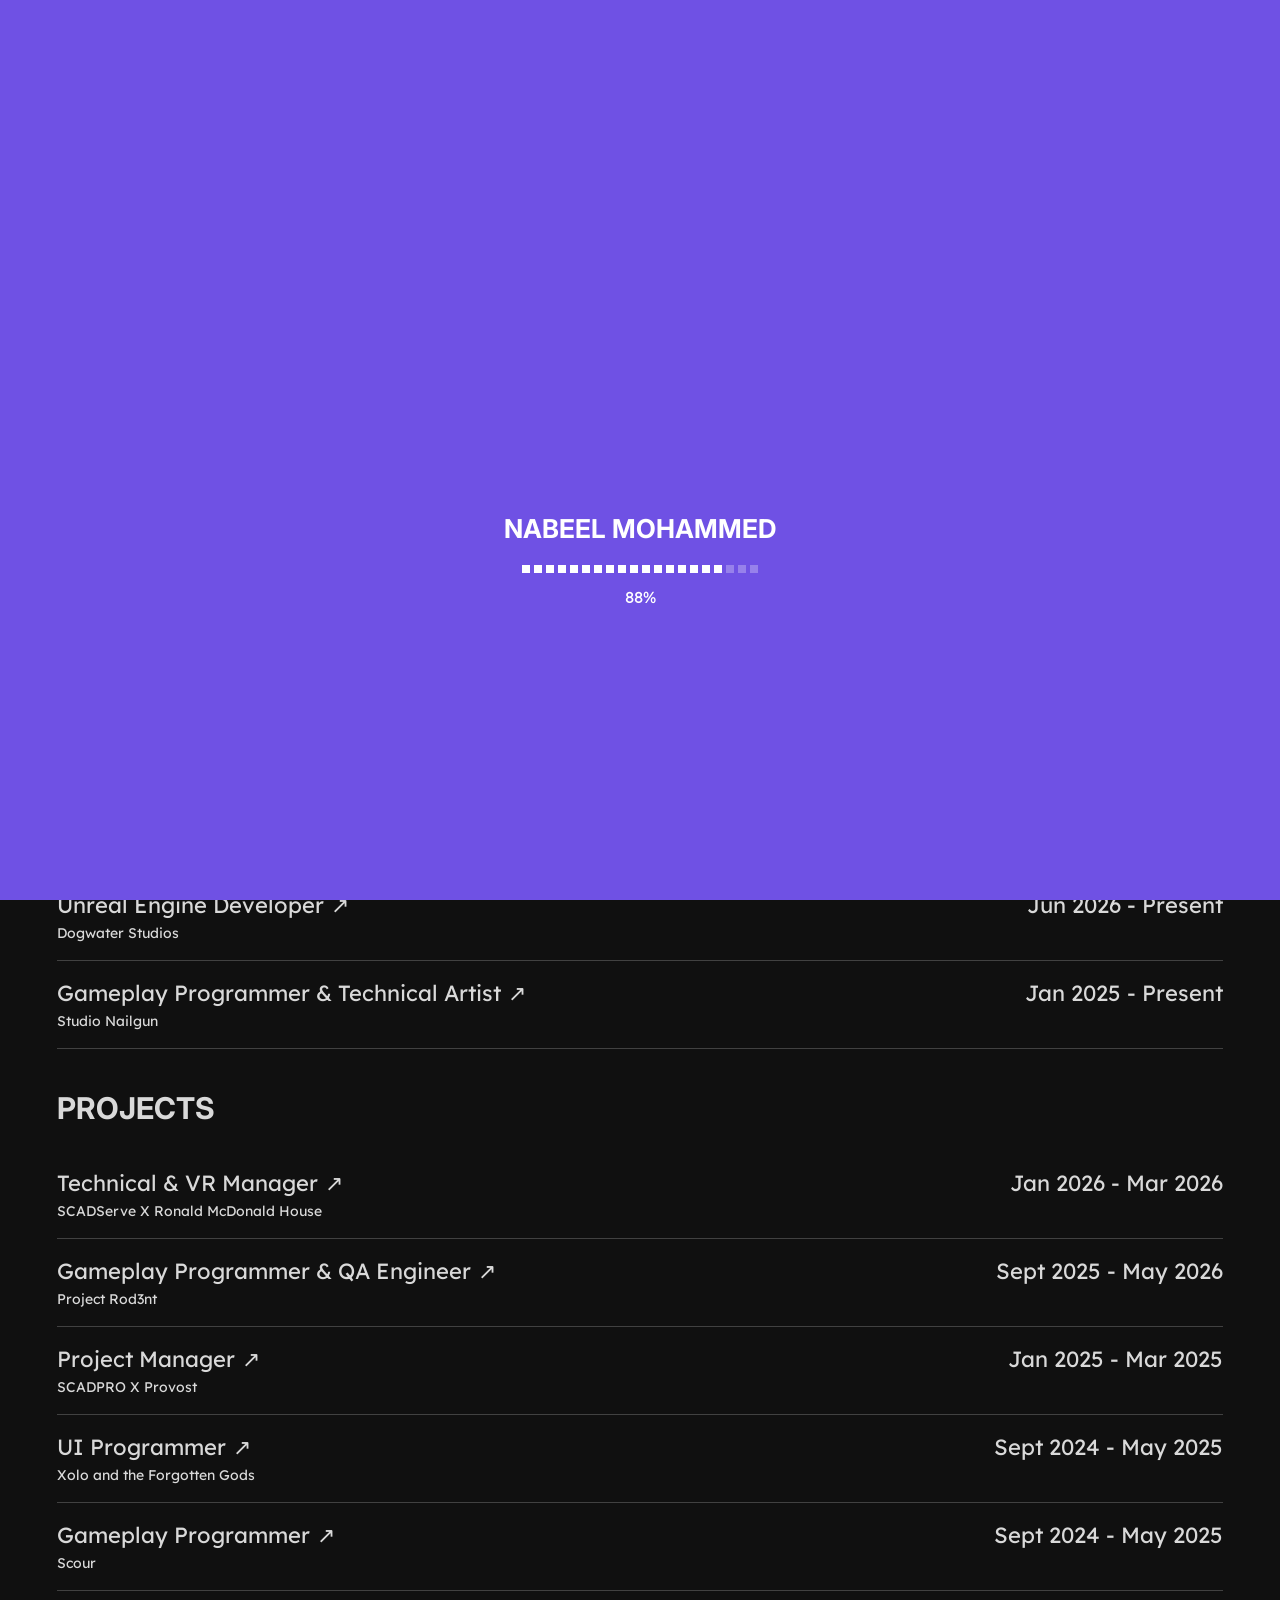
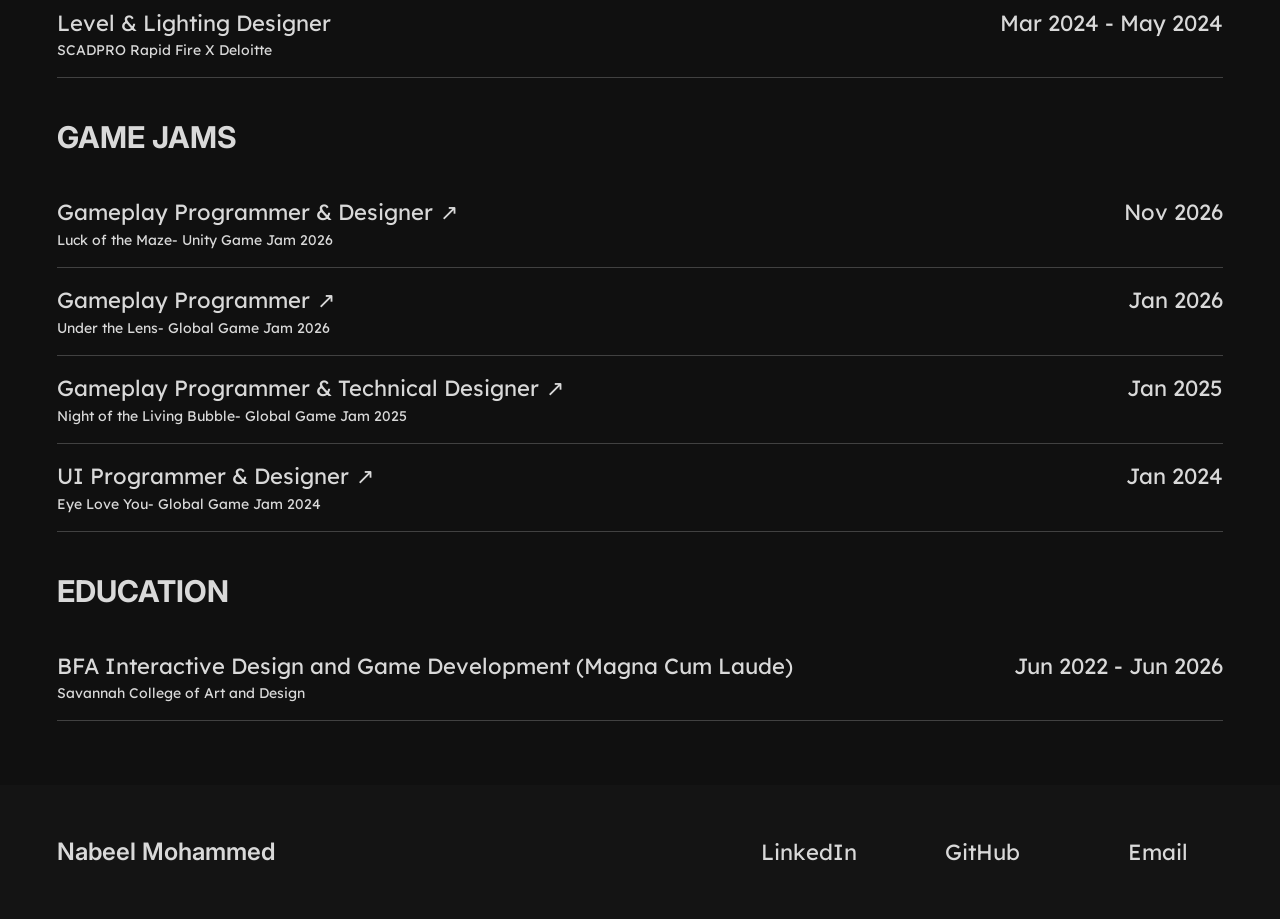
==== about.html @ abf07426 "Initial commit" ====
<!DOCTYPE html>
<html lang="en">
<head>
  <meta charset="utf-8">
  <meta name="viewport" content="width=device-width, initial-scale=1">
  <title>About Me | Nabeel Mohammed</title>
  <meta name="description" content="About Nabeel Mohammed: experience, projects and education.">
  <meta name="theme-color" content="#6f51e4">
  <script>
    /* Show the loading screen once per visit, before first paint */
    try { if (!sessionStorage.getItem("loaderSeen")) document.documentElement.classList.add("is-loading"); } catch (err) {}
  </script>
  <link rel="preconnect" href="https://fonts.googleapis.com">
  <link rel="preconnect" href="https://fonts.gstatic.com" crossorigin>
  <link rel="stylesheet" href="https://fonts.googleapis.com/css2?family=Inter:wght@600;700&family=Lexend:wght@400;500&display=swap">
  <link rel="stylesheet" href="css/styles.css">
</head>
<body>
  <div class="loader" aria-hidden="true">
    <canvas class="loader__canvas"></canvas>
    <div class="loader__logo"></div>
    <div class="loader__text">
      <p class="loader__name">Nabeel Mohammed</p>
      <div class="loader__track"><div class="loader__bar"></div></div>
      <p class="loader__count">0%</p>
    </div>
  </div>
  <header class="nav">
    <div class="container nav__inner">
      <a class="brand" href="index.html">
        <span class="brand__name">Nabeel</span>
        <span class="brand__role">Gameplay Programmer</span>
      </a>
      <button class="nav__toggle" type="button" aria-label="Open menu" aria-expanded="false"><span></span><span></span></button>
      <nav class="nav__links nav__panel" aria-label="Main">
        <a href="work.html">Work</a>
        <a href="about.html" aria-current="page">About Me</a>
        <a href="#" data-link="resume">Resume</a>
        <a class="nav__contact nav__contact--menu" href="#" data-link="email">Contact Me</a>
      </nav>
      <a class="nav__contact nav__contact--bar" href="#" data-link="email">Contact Me</a>
    </div>
  </header>
  <main class="container about-page">
    <h1 class="page-title">About Me</h1>
    <section class="intro">
      <img class="intro__photo" src="assets/images/portrait.webp" alt="Nabeel standing with arms crossed beside a rabbit-shaped topiary" width="317" height="432">
      <div class="intro__text">
        <p>Versatile Gameplay Programmer | Designer crafting gameplay, levels, and systems that challenge and inspire.</p>
        <p>I strive to create experiences that engage players and encourage them to keep returning. My passion for Game Development started when I was younger and used games as a means to escape reality and become immersed in the world.</p>
        <p>My goal is to create similar experiences for players to engage and enjoy.</p>
      </div>
    </section>
    <section class="resume-section">
      <h2 class="section-title">Experiences</h2>
      <ul class="resume-list">
        <li class="resume-item">
          <div><p class="resume-item__role" data-link-key="dogwater-studios">Unreal Engine Developer</p><p class="resume-item__org">Dogwater Studios</p></div>
          <p class="resume-item__date">Jun 2026 - Present</p>
        </li>
        <li class="resume-item">
          <div><p class="resume-item__role" data-link-key="studio-nailgun">Gameplay Programmer &amp; Technical Artist</p><p class="resume-item__org">Studio Nailgun</p></div>
          <p class="resume-item__date">Jan 2025 - Present</p>
        </li>
      </ul>
    </section>
    <section class="resume-section">
      <h2 class="section-title">Projects</h2>
      <ul class="resume-list">
        <li class="resume-item">
          <div><p class="resume-item__role" data-link-key="scadserve-x-ronald-mcdonald-house">Technical &amp; VR Manager</p><p class="resume-item__org">SCADServe X Ronald McDonald House</p></div>
          <p class="resume-item__date">Jan 2026 - Mar 2026</p>
        </li>
        <li class="resume-item">
          <div><p class="resume-item__role" data-link-key="project-rod3nt">Gameplay Programmer &amp; QA Engineer</p><p class="resume-item__org">Project Rod3nt</p></div>
          <p class="resume-item__date">Sept 2025 - May 2026</p>
        </li>
        <li class="resume-item">
          <div><p class="resume-item__role" data-link-key="scadpro-x-provost">Project Manager</p><p class="resume-item__org">SCADPRO X Provost</p></div>
          <p class="resume-item__date">Jan 2025 - Mar 2025</p>
        </li>
        <li class="resume-item">
          <div><p class="resume-item__role" data-link-key="xolo-and-the-forgotten-gods">UI Programmer</p><p class="resume-item__org">Xolo and the Forgotten Gods</p></div>
          <p class="resume-item__date">Sept 2024 - May 2025</p>
        </li>
        <li class="resume-item">
          <div><p class="resume-item__role" data-link-key="scour">Gameplay Programmer</p><p class="resume-item__org">Scour</p></div>
          <p class="resume-item__date">Sept 2024 - May 2025</p>
        </li>
        <li class="resume-item">
          <div><p class="resume-item__role" data-link-key="scadpro-rapid-fire-x-deloitte">Level &amp; Lighting Designer</p><p class="resume-item__org">SCADPRO Rapid Fire X Deloitte</p></div>
          <p class="resume-item__date">Mar 2024 - May 2024</p>
        </li>
      </ul>
    </section>
    <section class="resume-section">
      <h2 class="section-title">Game Jams</h2>
      <ul class="resume-list">
        <li class="resume-item">
          <div><p class="resume-item__role" data-link-key="luck-of-the-maze-unity-game-jam-2026">Gameplay Programmer &amp; Designer</p><p class="resume-item__org">Luck of the Maze- Unity Game Jam 2026</p></div>
          <p class="resume-item__date">Nov 2026</p>
        </li>
        <li class="resume-item">
          <div><p class="resume-item__role" data-link-key="under-the-lens-global-game-jam-2026">Gameplay Programmer</p><p class="resume-item__org">Under the Lens- Global Game Jam 2026</p></div>
          <p class="resume-item__date">Jan 2026</p>
        </li>
        <li class="resume-item">
          <div><p class="resume-item__role" data-link-key="night-of-the-living-bubble-global-game-jam-2025">Gameplay Programmer &amp; Technical Designer</p><p class="resume-item__org">Night of the Living Bubble- Global Game Jam 2025</p></div>
          <p class="resume-item__date">Jan 2025</p>
        </li>
        <li class="resume-item">
          <div><p class="resume-item__role" data-link-key="eye-love-you-global-game-jam-2024">UI Programmer &amp; Designer</p><p class="resume-item__org">Eye Love You- Global Game Jam 2024</p></div>
          <p class="resume-item__date">Jan 2024</p>
        </li>
      </ul>
    </section>
    <section class="resume-section">
      <h2 class="section-title">Education</h2>
      <ul class="resume-list">
        <li class="resume-item">
          <div><p class="resume-item__role" data-link-key="savannah-college-of-art-and-design">BFA Interactive Design and Game Development (Magna Cum Laude)</p><p class="resume-item__org">Savannah College of Art and Design</p></div>
          <p class="resume-item__date">Jun 2022 - Jun 2026</p>
        </li>
      </ul>
    </section>
  </main>
  <footer class="footer">
    <div class="container footer__inner">
      <p class="footer__name">Nabeel Mohammed</p>
      <div class="footer__links">
        <a href="#" data-link="linkedin">LinkedIn</a>
        <a href="#" data-link="github">GitHub</a>
        <a href="#" data-link="email">Email</a>
      </div>
    </div>
  </footer>
  <script src="js/site.js"></script>
  <script src="js/easter-egg.js"></script>
</body>
</html>
---- css/styles.css ----
/* Tokens from the Figma file */
:root {
  --main: #6f51e4;
  --main-hover: #8872dd;
  --bg-page: #101010;
  --bg-surface: #141414;
  --border: #414141;
  --text-primary: #d9d9d9;
  --text-tertiary: #9a9a9a;
  --font-heading: "Inter", system-ui, sans-serif;
  --font-body: "Lexend", system-ui, sans-serif;
  --gutter: clamp(20px, 4.44vw, 64px);
  --nav-height: 72px;
}

*, *::before, *::after { box-sizing: border-box; }

html { -webkit-text-size-adjust: 100%; scroll-behavior: smooth; }

body {
  margin: 0;
  background: var(--bg-page);
  color: var(--text-primary);
  font: 400 18px/26px var(--font-body);
  display: flex;
  flex-direction: column;
  min-height: 100vh;
  min-height: 100svh;
}

main { flex: 1; }

/* Drifting pixels behind the home page (drawn by site.js). lvh keeps the size
   steady when a phone's address bar slides away. */
.page-pixels { position: fixed; top: 0; left: 0; width: 100%; height: 100vh; height: 100lvh; z-index: 0; pointer-events: none; }
main, .footer { position: relative; z-index: 1; }
img { display: block; max-width: 100%; }
a { color: inherit; text-decoration: none; }
h1, h2, h3, p { margin: 0; }
ul { margin: 0; padding: 0; list-style: none; }
button { font: inherit; color: inherit; background: none; border: 0; padding: 0; cursor: pointer; }

:focus-visible { outline: 2px solid var(--main-hover); outline-offset: 3px; border-radius: 2px; }

.container {
  width: 100%;
  max-width: calc(1312px + 2 * var(--gutter));
  margin-inline: auto;
  padding-inline: var(--gutter);
}

.page-title {
  font: 700 clamp(36px, 7vw, 56px) / 1.143 var(--font-heading);
  text-transform: uppercase;
}

.section-title {
  font: 700 clamp(22px, 4vw, 30px) / 1.267 var(--font-heading);
  text-transform: uppercase;
}

/* Nav */
.nav {
  position: sticky;
  top: 0;
  z-index: 20;
  background: var(--bg-surface);
  border-bottom: 1px solid var(--border);
}

.nav__inner {
  height: var(--nav-height);
  display: grid;
  grid-template-columns: 1fr auto 1fr;
  align-items: center;
  gap: 24px;
}

.brand { display: inline-flex; align-items: center; gap: 8px; justify-self: start; white-space: nowrap; }
.brand__name { font: 600 24px/32px var(--font-heading); transition: color .2s; }
.brand__role { font-size: 13px; line-height: 20px; color: var(--text-tertiary); transition: color .2s; }
.brand:hover .brand__name, .brand:focus-visible .brand__name { color: var(--main); }
.brand:hover .brand__role, .brand:focus-visible .brand__role { color: var(--text-primary); }

.nav__links { display: flex; align-items: center; gap: 50px; }
.nav__links a { font-weight: 500; font-size: 16px; line-height: 24px; white-space: nowrap; transition: color .2s; }
.nav__links a:hover, .nav__links a[aria-current="page"] { color: var(--main-hover); }

.nav__contact { justify-self: end; color: var(--main); white-space: nowrap; transition: color .2s; }
.nav__contact:hover { color: var(--main-hover); }

.nav__contact--menu { display: none; }

.nav__toggle { display: none; justify-self: end; width: 44px; height: 44px; margin-right: -10px; position: relative; }
.nav__toggle span {
  position: absolute; left: 10px; width: 24px; height: 2px;
  background: var(--text-primary);
  transition: transform .25s, top .25s;
}
.nav__toggle span:first-child { top: 17px; }
.nav__toggle span:last-child { top: 25px; }
.nav__toggle[aria-expanded="true"] span { top: 21px; }
.nav__toggle[aria-expanded="true"] span:first-child { transform: rotate(45deg); }
.nav__toggle[aria-expanded="true"] span:last-child { transform: rotate(-45deg); }

/* Hero and image trail */
.hero {
  position: relative;
  overflow: hidden;
  min-height: calc(100vh - var(--nav-height));
  min-height: calc(100svh - var(--nav-height));
  display: flex;
  flex-direction: column;
  align-items: center;
  justify-content: center;
  gap: 15px;
  padding: 40px var(--gutter) max(12vh, 110px);
  text-align: center;
}

.hero__name, .hero__role {
  position: relative;
  z-index: 2;
  pointer-events: none;
  text-transform: uppercase;
  text-shadow: 0 2px 20px rgba(0, 0, 0, .75); /* stays readable over bright trail images */
}
.hero__name { font: 700 clamp(28px, 8.2vw, 72px) / 1.11 var(--font-heading); }
.hero__role { font: 700 clamp(14px, 4.5vw, 30px) / 1.267 var(--font-heading); }

.hero__word { display: inline-block; white-space: nowrap; }
.hero__letter { display: inline-block; }
.hero__bar { color: var(--main-hover); animation: bar-blink 1.1s steps(1) infinite; }
@keyframes bar-blink { 50% { opacity: 0; } }

.trail { position: absolute; inset: 0; z-index: 1; pointer-events: none; }
.trail__img { position: absolute; width: 150px; height: 113px; }

/* Scroll cue between the name and the projects */
.hero__scroll {
  position: absolute;
  left: 50%;
  bottom: 24px;
  z-index: 3;
  display: flex;
  flex-direction: column;
  align-items: center;
  gap: 10px;
  padding: 6px 12px;
  transform: translateX(-50%);
  color: var(--text-tertiary);
  font-size: 13px;
  line-height: 20px;
  letter-spacing: .12em;
  text-transform: uppercase;
  transition: color .2s;
}
.hero__scroll:hover, .hero__scroll:focus-visible { color: var(--main-hover); }
.hero__scroll-icon { width: 21px; height: 27px; fill: var(--main-hover); shape-rendering: crispEdges; animation: scroll-bob 1.4s steps(3) infinite alternate; }
.hero__scroll-icon g { animation: scroll-flash 1.4s steps(1) infinite; }
.hero__scroll-icon g + g { animation-delay: .35s; }
@keyframes scroll-bob { to { transform: translateY(6px); } }
@keyframes scroll-flash { 50% { opacity: .3; } }

.home-work { scroll-margin-top: var(--nav-height); }

/* Work grid */
.work-grid {
  display: grid;
  /* Cards are 632 x 444 in Figma; they never grow past that */
  grid-template-columns: repeat(2, minmax(0, 632px));
  justify-content: space-between;
  column-gap: 45px;
  row-gap: 56px;
}

.card__media { aspect-ratio: 632 / 444; overflow: hidden; }
.card__media img {
  width: 100%;
  height: 100%;
  object-fit: cover;
  transition: transform .5s cubic-bezier(.2, .7, .2, 1);
}
@media (hover: hover) {
  .card:hover .card__media img { transform: scale(1.03); }
}

.card__meta { margin-top: 20px; display: grid; gap: 8px; }
.card__row { display: flex; flex-wrap: wrap; justify-content: space-between; column-gap: 24px; }
.card__row--small { font-size: 14px; line-height: 22px; }
.card__title { font: inherit; }
.card[hidden] { display: none; }

.home-work { padding-top: 24px; }

.more { padding-top: 73px; padding-bottom: 40px; display: flex; flex-direction: column; align-items: center; gap: 51px; }
.more .section-title { color: #fff; text-align: center; }
.more .work-grid { width: 100%; }

.button {
  display: inline-flex;
  align-items: center;
  justify-content: center;
  min-width: 110px;
  height: 48px;
  padding: 8px 24px;
  border-radius: 8px;
  background: var(--main-hover);
  white-space: nowrap;
  transition: background .2s;
}
.button:hover { background: var(--main); }

/* All work */
.work-page { padding-top: 65px; padding-bottom: 97px; }

.filters { display: flex; flex-wrap: wrap; gap: 24px; margin: 72px 0 52px; }
.filter {
  min-width: 110px; /* Figma tab minimum */
  min-height: 48px;
  padding: 4px 24px;
  border: 1px solid var(--border);
  border-radius: 8px;
  transition: background .2s, border-color .2s;
}
.filter:hover { border-color: var(--main-hover); }
.filter[aria-pressed="true"] { background: var(--main); border-color: var(--main); }

/* About */
.about-page { padding-top: 69px; padding-bottom: 64px; }

.intro {
  max-width: 1022px;
  margin: 69px auto 104px;
  display: grid;
  grid-template-columns: 317px minmax(0, 642px);
  justify-content: space-between;
  align-items: center;
  gap: 40px;
}
.intro__photo { width: 100%; aspect-ratio: 317 / 432; object-fit: cover; }
.intro__text { color: #fff; display: grid; gap: 26px; }

.resume-section + .resume-section { margin-top: 40px; }
.resume-section > .section-title { margin-bottom: 40px; }
.resume-list { display: grid; gap: 16px; }
.resume-item {
  display: flex;
  justify-content: space-between;
  gap: 4px 32px;
  min-height: 71px;
  padding-bottom: 16px;
  border-bottom: 1px solid var(--border);
}
.resume-item__role { font: 400 22px/32px var(--font-body); }
.resume-item__link {
  display: inline;
  text-decoration: underline transparent 1px;
  text-underline-offset: 4px;
  transition: color .2s, text-decoration-color .2s;
}
.resume-item__link::after { content: " \2197"; font-family: system-ui, "Segoe UI Symbol", sans-serif; }
.resume-item__link:hover, .resume-item__link:focus-visible {
  color: var(--main-hover);
  text-decoration-color: currentColor;
}

/* Hover preview for About page links (desktop only, added by site.js) */
.link-preview {
  position: fixed;
  z-index: 30;
  width: 280px;
  overflow: hidden;
  background: var(--bg-surface);
  border: 1px solid var(--main-hover);
  border-radius: 8px;
  box-shadow: 0 16px 40px rgba(0, 0, 0, .55);
  pointer-events: none;
  visibility: hidden;
  opacity: 0;
  transform: translateY(8px) scale(.96);
  transition: opacity .16s steps(3), transform .16s steps(3), visibility 0s .16s;
}
.link-preview.is-visible { visibility: visible; opacity: 1; transform: none; transition-delay: 0s; }
.link-preview__media { aspect-ratio: 16 / 10; background: var(--main); }
.link-preview__media[hidden] { display: none; }
.link-preview__img { width: 100%; height: 100%; object-fit: cover; }
.link-preview__text { padding: 12px 14px 14px; }
.link-preview__title { font-weight: 500; font-size: 16px; line-height: 22px; }
.link-preview__where { margin-top: 2px; font-size: 13px; line-height: 20px; color: var(--text-tertiary); }

.card { position: relative; scroll-margin-top: calc(var(--nav-height) + 24px); }
/* Makes a whole card clickable when it has a project page */
.card__cover { position: absolute; inset: 0; z-index: 1; border-radius: 2px; }
.card:has(.card__cover):hover .card__title { color: var(--main-hover); }
.card__title { transition: color .2s; }
.card:target .card__title { color: var(--main-hover); }

.resume-item__org { font-size: 14px; line-height: 22px; }
.resume-item__date { font-size: 22px; line-height: 32px; white-space: nowrap; }

/* Project pages (rod3nt.html, notlb.html and future ones) */
.project { padding-bottom: 96px; }
.project-intro { padding-top: 28px; }
.project-intro__role { margin-top: 4px; font-size: 22px; line-height: 32px; }
.project-facts { display: flex; flex-wrap: wrap; justify-content: space-between; gap: 12px 40px; margin: 56px 0 0; }
.project-facts div { display: flex; gap: 6px; }
.project-facts dt, .project-facts dd { margin: 0; }

/* Styled like the Work page tabs */
.project-buttons { display: flex; flex-wrap: wrap; justify-content: center; gap: 24px 200px; margin-top: 32px; }
.project-button {
  display: inline-flex; align-items: center; justify-content: center;
  min-width: 110px; min-height: 48px; padding: 8px 24px; /* Figma tab minimum */
  border: 1px solid var(--border); border-radius: 8px;
  font-size: 18px; line-height: 26px;
  transition: background .2s, border-color .2s;
}
/* Outlined like an unselected tab; turns into the selected tab on hover or click */
.project-button:hover, .project-button:focus-visible, .project-button:active { background: var(--main); border-color: var(--main); }
.project-button[aria-disabled="true"]:hover, .project-button[aria-disabled="true"]:active { background: none; border-color: var(--border); }
.project-button[aria-disabled="true"] { opacity: .45; cursor: not-allowed; }

.project-hero { margin-top: 32px; display: flex; flex-direction: column; gap: 32px; }
.project-video { display: block; width: 100%; height: auto; background: #000; object-fit: cover; }
.project-video--main { aspect-ratio: 1312 / 734.6; border-radius: 16px; }
.project-hero__image { width: 100%; height: auto; aspect-ratio: 1312 / 734.6; object-fit: cover; border-radius: 16px; }
.project-intro-text { margin: -32px auto 48px; max-width: 1312px; }
.analysis-media { margin-top: 48px; }
.analysis-media .project-video { aspect-ratio: 1312 / 550.4; border-radius: 16px; }
.challenge__copy ul { display: grid; gap: 8px; margin-top: 12px; padding-left: 22px; list-style: disc; }
.project-summary { font: 600 clamp(18px, 1.8vw, 24px) / 1.33 var(--font-body); text-align: center; color: #fff; }

.project-section { margin-top: 112px; }
.project-heading { margin-bottom: 64px; font: 700 clamp(26px, 3.4vw, 40px) / 1.2 var(--font-heading); text-transform: uppercase; }
.project-heading--centre { text-align: center; }
.project-heading--small { margin-bottom: 34px; font-size: clamp(22px, 2.6vw, 30px); }
.project-heading--stack span { display: block; }
.project-columns { display: grid; gap: 32px 43px; }
.project-columns--4 { grid-template-columns: repeat(4, minmax(0, 1fr)); }
.project-columns--3 { grid-template-columns: repeat(3, minmax(0, 1fr)); gap: 32px 60px; }
.project strong { font-weight: 700; color: #fff; }

/* The media column is exactly the Figma width (set per challenge); the text takes the rest */
.challenge { display: grid; grid-template-columns: minmax(0, 1fr) minmax(0, var(--media-w, 598px)); align-items: center; gap: 40px 64px; }
.challenge--flip { grid-template-columns: minmax(0, var(--media-w, 598px)) minmax(0, 1fr); }
.challenge + .challenge { margin-top: 96px; }
.challenge--flip .challenge__text { order: 2; }
.challenge__text { display: flex; gap: 12px; }
.challenge__number { flex: none; font: 700 40px/1 var(--font-heading); color: var(--text-tertiary); }
.challenge__copy { display: grid; gap: 4px; }
.challenge__copy p + .challenge__title { margin-top: 24px; }
.challenge__title { font: 700 22px/1.4 var(--font-body); color: #fff; }
.challenge__media { position: relative; cursor: pointer; }
.challenge__media--still { cursor: auto; }
.challenge__media .project-video, .challenge__media img { width: 100%; height: auto; object-fit: cover; border-radius: 16px; } /* shape comes from the Figma box, set inline */
.video-hint {
  position: absolute; left: 12px; bottom: 12px; padding: 4px 10px;
  background: rgba(16, 16, 16, .75); border-radius: 4px; font-size: 13px; line-height: 20px;
  transition: opacity .2s; pointer-events: none;
}
.challenge__media.is-playing .video-hint { opacity: 0; }
@media (hover: none) { .video-hint { font-size: 0; } .video-hint::after { content: "Tap to play"; font-size: 13px; } }

/* The graph ignores the mouse until clicked, so the page scroll never gets stuck in it */
.embed { position: relative; height: clamp(360px, 45vw, 620px); overflow: hidden; border: 1px solid var(--border); border-radius: 8px; background: #1b1b1b; }
.embed iframe { display: block; width: 100%; height: 100%; border: 0; pointer-events: none; }
.embed.is-active iframe { pointer-events: auto; }
.embed::before { content: ""; position: absolute; inset: 0; z-index: 1; cursor: pointer; }
.embed__lock {
  position: absolute; left: 50%; bottom: 20px; z-index: 2; transform: translateX(-50%);
  padding: 10px 20px; border-radius: 8px; background: var(--main); color: #fff; font-weight: 500;
  transition: background .2s;
}
.embed__lock:hover { background: var(--main-hover); }
.embed.is-active::before, .embed.is-active .embed__lock { display: none; }

.project-image { width: 100%; height: auto; aspect-ratio: 1312 / 550.4; object-fit: cover; margin-top: 48px; border-radius: 16px; background: #fff; }
.project-note { margin-top: 32px; }

/* Three photos placed exactly as in Figma (1312 x 597 area): a 1065 x 597 photo,
   with 464 x 309 and 464 x 258 photos laid over its right-hand side */
.photo-collage { position: relative; aspect-ratio: 1312 / 597; margin-top: 48px; }
.photo-collage img { position: absolute; object-fit: cover; }
.photo-collage__main { left: 0; top: 0; width: calc(1065 / 1312 * 100%); height: 100%; }
.photo-collage__top { left: calc(848 / 1312 * 100%); top: 0; width: calc(464 / 1312 * 100%); height: calc(309 / 597 * 100%); }
.photo-collage__bottom { left: calc(848 / 1312 * 100%); top: calc(309 / 597 * 100%); width: calc(464 / 1312 * 100%); height: calc(258 / 597 * 100%); }

.reflection { display: grid; gap: 26px; }
.reflection-cards { display: grid; grid-template-columns: repeat(3, minmax(0, 1fr)); gap: 40px 64px; margin-top: 30px; }
.reflection-card { padding: 24px 28px 28px; background: #1e1e1e; border-radius: 8px; }
.reflection-card h3 { margin-bottom: 4px; font: 700 22px/1.4 var(--font-body); color: #fff; }

@media (max-width: 1100px) {
  .project-buttons { gap: 24px; }
  .project-columns--4 { grid-template-columns: repeat(2, minmax(0, 1fr)); }
  .reflection-cards { gap: 24px; }
}

@media (max-width: 767px) {
  .project { padding-bottom: 64px; }
  .project-intro__role { font-size: 18px; line-height: 26px; }
  .project-facts { flex-direction: column; margin-top: 28px; }
  .project-buttons { justify-content: flex-start; gap: 12px; margin-top: 28px; }
  .project-hero { margin-top: 28px; gap: 24px; }
  .project-summary { text-align: left; }
  .project-section { margin-top: 72px; }
  .project-heading, .project-heading--small { margin-bottom: 28px; }
  .project-columns--4, .project-columns--3 { grid-template-columns: minmax(0, 1fr); gap: 20px; }
  .challenge, .challenge--flip { grid-template-columns: minmax(0, 1fr); gap: 20px; }
  .challenge--flip .challenge__text { order: 0; }
  .challenge + .challenge { margin-top: 56px; }
  .challenge__number { font-size: 30px; }
  .challenge__title { font-size: 19px; }
  .embed { height: 420px; }
  .project-image, .photo-collage, .analysis-media { margin-top: 28px; }
  .project-intro-text { margin: -8px 0 28px; }
  .reflection-cards { grid-template-columns: minmax(0, 1fr); gap: 16px; margin-top: 12px; }
  .reflection-card { padding: 20px; }
  .reflection-card h3 { font-size: 19px; }
}

/* Footer */
.footer { background: var(--bg-surface); padding-block: 51px; }
.footer__inner { display: flex; align-items: center; justify-content: space-between; gap: 24px; }
.footer__name { font: 600 24px/32px var(--font-heading); }
.footer__links { display: flex; gap: 88px; }
.footer__links a { font-size: 22px; line-height: 32px; min-width: 95px; transition: color .2s; }
.footer__links a:hover, .footer__links a:active { color: var(--main); }

/* Loading screen: only shown when the head script adds .is-loading */
.loader { display: none; }
.is-loading body { overflow: hidden; }
.is-loading .loader {
  position: fixed;
  inset: 0;
  z-index: 100;
  display: flex;
  flex-direction: column;
  align-items: center;
  justify-content: center;
  padding: var(--gutter);
  background: var(--main);
  color: #fff;
}
/* site.js takes over drawing the purple, so it can break into blocks */
.loader.is-done { background: transparent; pointer-events: none; }
.loader__canvas { position: absolute; inset: 0; width: 100%; height: 100%; image-rendering: pixelated; }
.loader__logo { width: 320px; max-width: 60vw; aspect-ratio: 64 / 38; }
.loader__text { position: relative; display: flex; flex-direction: column; align-items: center; width: 100%; margin-top: 32px; transition: opacity .2s steps(3); }
.loader.is-done .loader__text { opacity: 0; }
.loader__name {
  font: 700 clamp(18px, 3vw, 26px) / 1.2 var(--font-heading);
  text-transform: uppercase;
  text-align: center;
}
/* Mask cuts the bar into separate blocks, each 8px wide with a 4px gap */
.loader__track {
  width: min(236px, 100%);
  height: 8px;
  margin-top: 20px;
  background: rgba(255, 255, 255, .28);
  -webkit-mask: repeating-linear-gradient(90deg, #000 0 8px, transparent 8px 12px);
  mask: repeating-linear-gradient(90deg, #000 0 8px, transparent 8px 12px);
}
.loader__bar { height: 100%; background: #fff; transform: scaleX(0); transform-origin: left; }
.loader__count { margin-top: 12px; font-size: 16px; line-height: 24px; font-variant-numeric: tabular-nums; }

/* Tablet */
@media (max-width: 1100px) {
  .nav__links { gap: 32px; }
  .brand__role { display: none; }
  .intro { grid-template-columns: minmax(220px, 317px) minmax(0, 1fr); }
  .footer__links { gap: 40px; }
  .footer__links a { min-width: 0; }
}

/* Mobile */
@media (max-width: 767px) {
  body { font-size: 16px; line-height: 24px; }

  :root { --nav-height: 64px; }
  .nav__inner { grid-template-columns: 1fr auto; }
  .brand__role { display: inline; }
  .brand__name { font-size: 22px; }
  .nav__toggle { display: block; }

  .nav__contact--bar { display: none; }
  .nav.is-open .nav__panel { display: flex; }
  .nav__panel {
    display: none;
    flex-direction: column;
    position: absolute;
    top: 100%;
    left: 0;
    right: 0;
    padding: 8px var(--gutter) 20px;
    background: var(--bg-surface);
    border-bottom: 1px solid var(--border);
  }
  .nav__links { align-items: stretch; gap: 0; }
  .nav__links a { display: flex; align-items: center; min-height: 48px; font-size: 18px; }
  .nav__links a.nav__contact--menu { color: var(--main-hover); }

  .hero { gap: 8px; }

  .work-grid { grid-template-columns: minmax(0, 1fr); row-gap: 40px; }
  .card__meta { margin-top: 14px; gap: 6px; }
  .card__row { font-size: 16px; line-height: 24px; }
  .card__row--small { font-size: 14px; line-height: 22px; }

  .more { padding-top: 56px; gap: 32px; }
  .more .work-grid { row-gap: 20px; }

  .work-page { padding-top: 40px; padding-bottom: 64px; }
  .filters { gap: 10px; margin: 32px 0 36px; }

  .about-page { padding-top: 40px; }
  .intro { grid-template-columns: minmax(0, 1fr); margin: 32px auto 56px; gap: 28px; }
  .intro__photo { max-width: 317px; margin-inline: auto; }
  .intro__text { gap: 24px; }

  .resume-section > .section-title { margin-bottom: 24px; }
  .resume-item { flex-direction: column; min-height: 0; }
  .resume-item__role { font-size: 18px; line-height: 26px; }
  .resume-item__date { font-size: 14px; line-height: 22px; color: var(--text-tertiary); }

  .footer { padding-block: 36px; }
  .footer__inner { flex-direction: column; align-items: flex-start; gap: 16px; }
  .footer__links { flex-wrap: wrap; gap: 8px 32px; }
  .footer__links a { display: inline-flex; align-items: center; min-height: 44px; font-size: 18px; }
}

@media (prefers-reduced-motion: reduce) {
  html { scroll-behavior: auto; }
  *, *::before, *::after { transition-duration: .01ms !important; animation: none !important; }
}
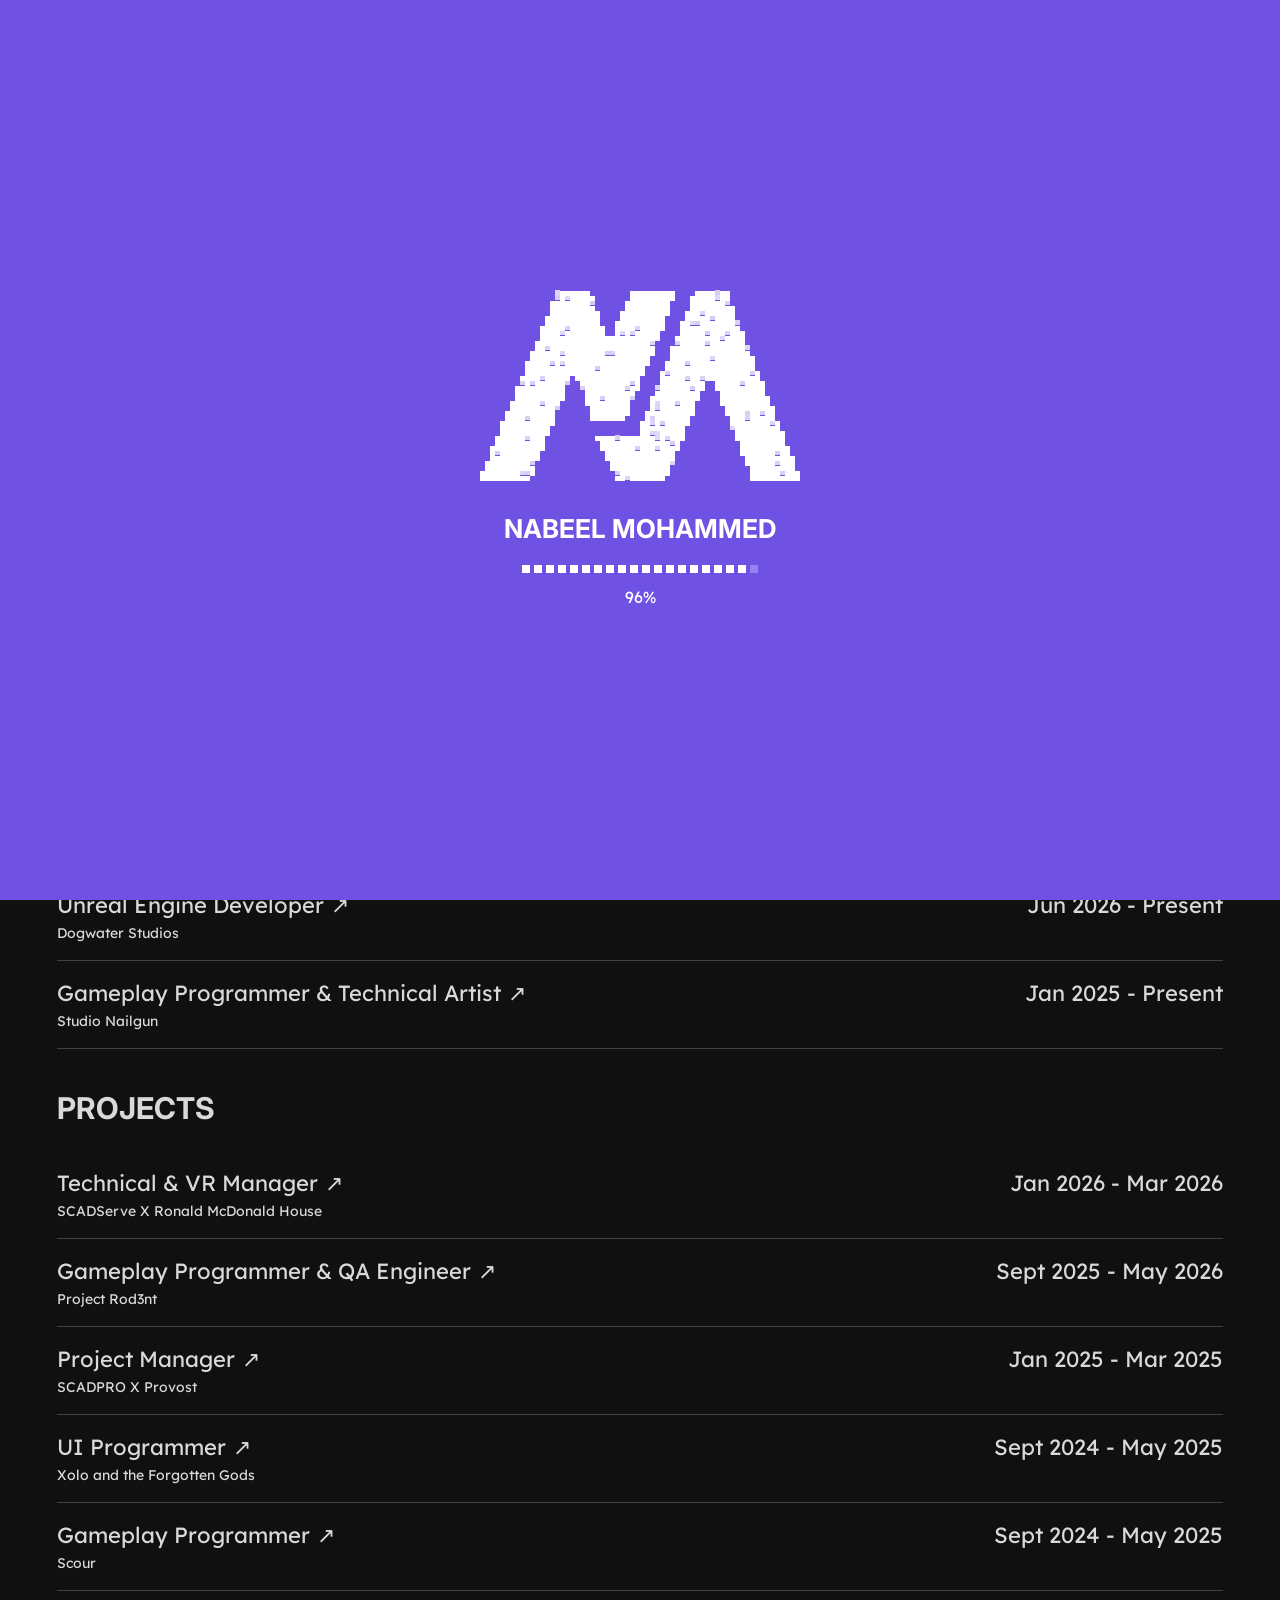
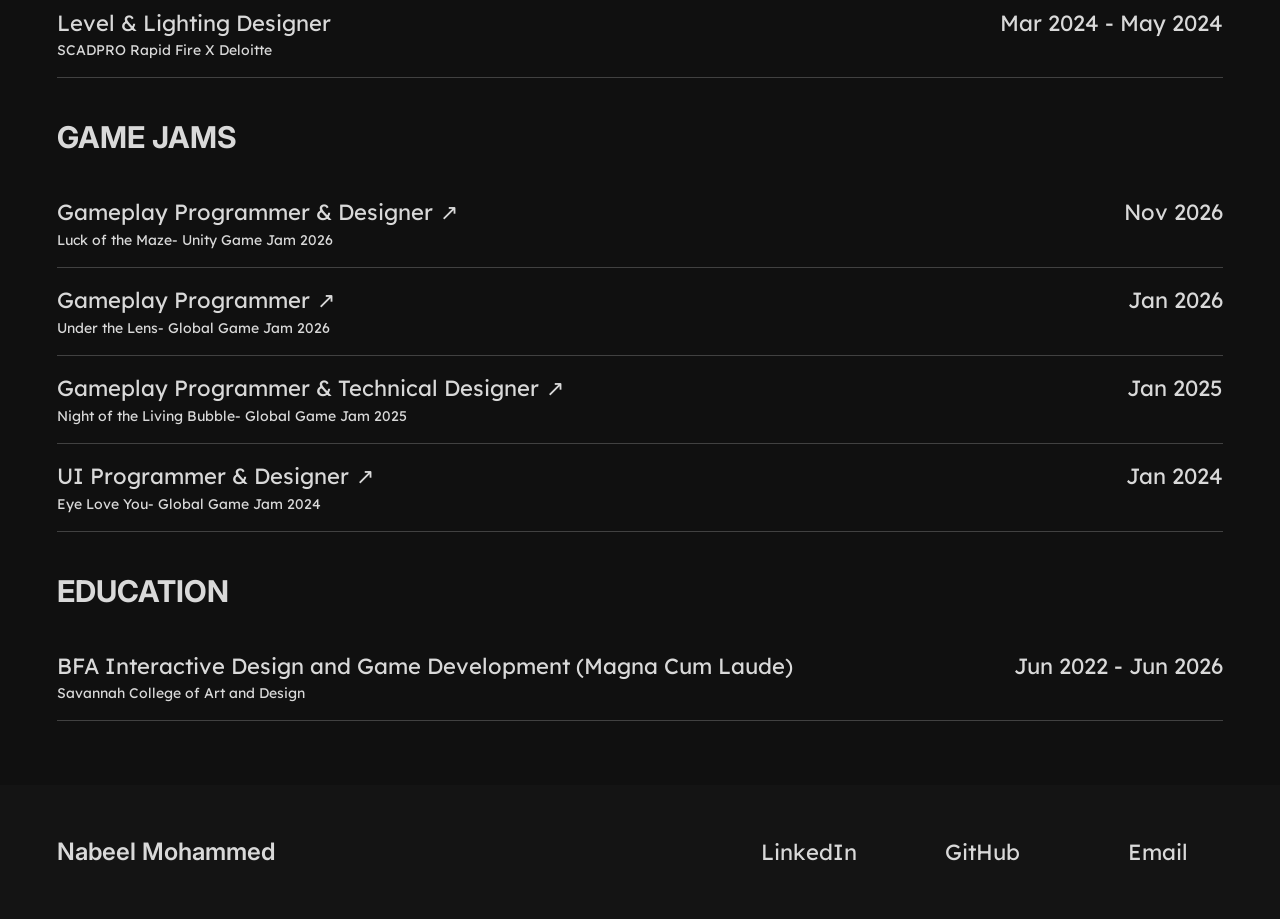
==== commit fb1cd544: "updates" ====
--- a/about.html
+++ b/about.html
@@ -5,6 +5,19 @@
   <meta name="viewport" content="width=device-width, initial-scale=1">
   <title>About Me | Nabeel Mohammed</title>
   <meta name="description" content="About Nabeel Mohammed: experience, projects and education.">
+  <!-- og: link previews (Discord, iMessage, LinkedIn, X...) -->
+  <link rel="canonical" href="https://nabeelmohammed1.github.io/Portfolio/about.html">
+  <meta property="og:type" content="website">
+  <meta property="og:site_name" content="Nabeel Mohammed">
+  <meta property="og:title" content="About Me | Nabeel Mohammed">
+  <meta property="og:description" content="About Nabeel Mohammed: experience, projects and education.">
+  <meta property="og:url" content="https://nabeelmohammed1.github.io/Portfolio/about.html">
+  <meta property="og:image" content="https://nabeelmohammed1.github.io/Portfolio/assets/images/og/default.jpg">
+  <meta property="og:image:width" content="1200">
+  <meta property="og:image:height" content="630">
+  <meta property="og:image:alt" content="Nabeel Mohammed logo on purple: Gameplay Programmer | Designer">
+  <meta name="twitter:card" content="summary_large_image">
+  <!-- /og -->
   <meta name="theme-color" content="#6f51e4">
   <script>
     /* Show the loading screen once per visit, before first paint */
--- a/css/styles.css
+++ b/css/styles.css
@@ -196,6 +196,21 @@
 .more { padding-top: 73px; padding-bottom: 40px; display: flex; flex-direction: column; align-items: center; gap: 51px; }
 .more .section-title { color: #fff; text-align: center; }
 .more .work-grid { width: 100%; }
+
+/* Info overlay on the home page photos (built by site.js) */
+.photo-info { position: relative; cursor: pointer; }
+.photo-info:focus-visible { outline-offset: 4px; }
+.photo-info__pixels { position: absolute; inset: 0; width: 100%; height: 100%; pointer-events: none; image-rendering: pixelated; }
+.photo-info__copy {
+  position: absolute; inset: 0; display: flex; flex-direction: column; justify-content: center; align-items: center;
+  gap: 10px; padding: 32px; text-align: center; color: #fff;
+  opacity: 0; transition: opacity .2s steps(3); pointer-events: none;
+}
+.photo-info__copy h3 { font: 700 clamp(20px, 2.4vw, 30px) / 1.2 var(--font-heading); text-transform: uppercase; }
+.photo-info__copy p { max-width: 460px; }
+.photo-info.is-open .photo-info__copy { opacity: 1; }
+.photo-info.is-plain { box-shadow: inset 0 0 0 999px rgba(16, 16, 16, .82); }
+@media (hover: none) { .photo-info::after { content: "Tap for info"; position: absolute; left: 12px; bottom: 12px; padding: 4px 10px; background: rgba(16, 16, 16, .75); border-radius: 4px; font-size: 13px; line-height: 20px; } .photo-info.is-open::after { display: none; } }
 
 .button {
   display: inline-flex;
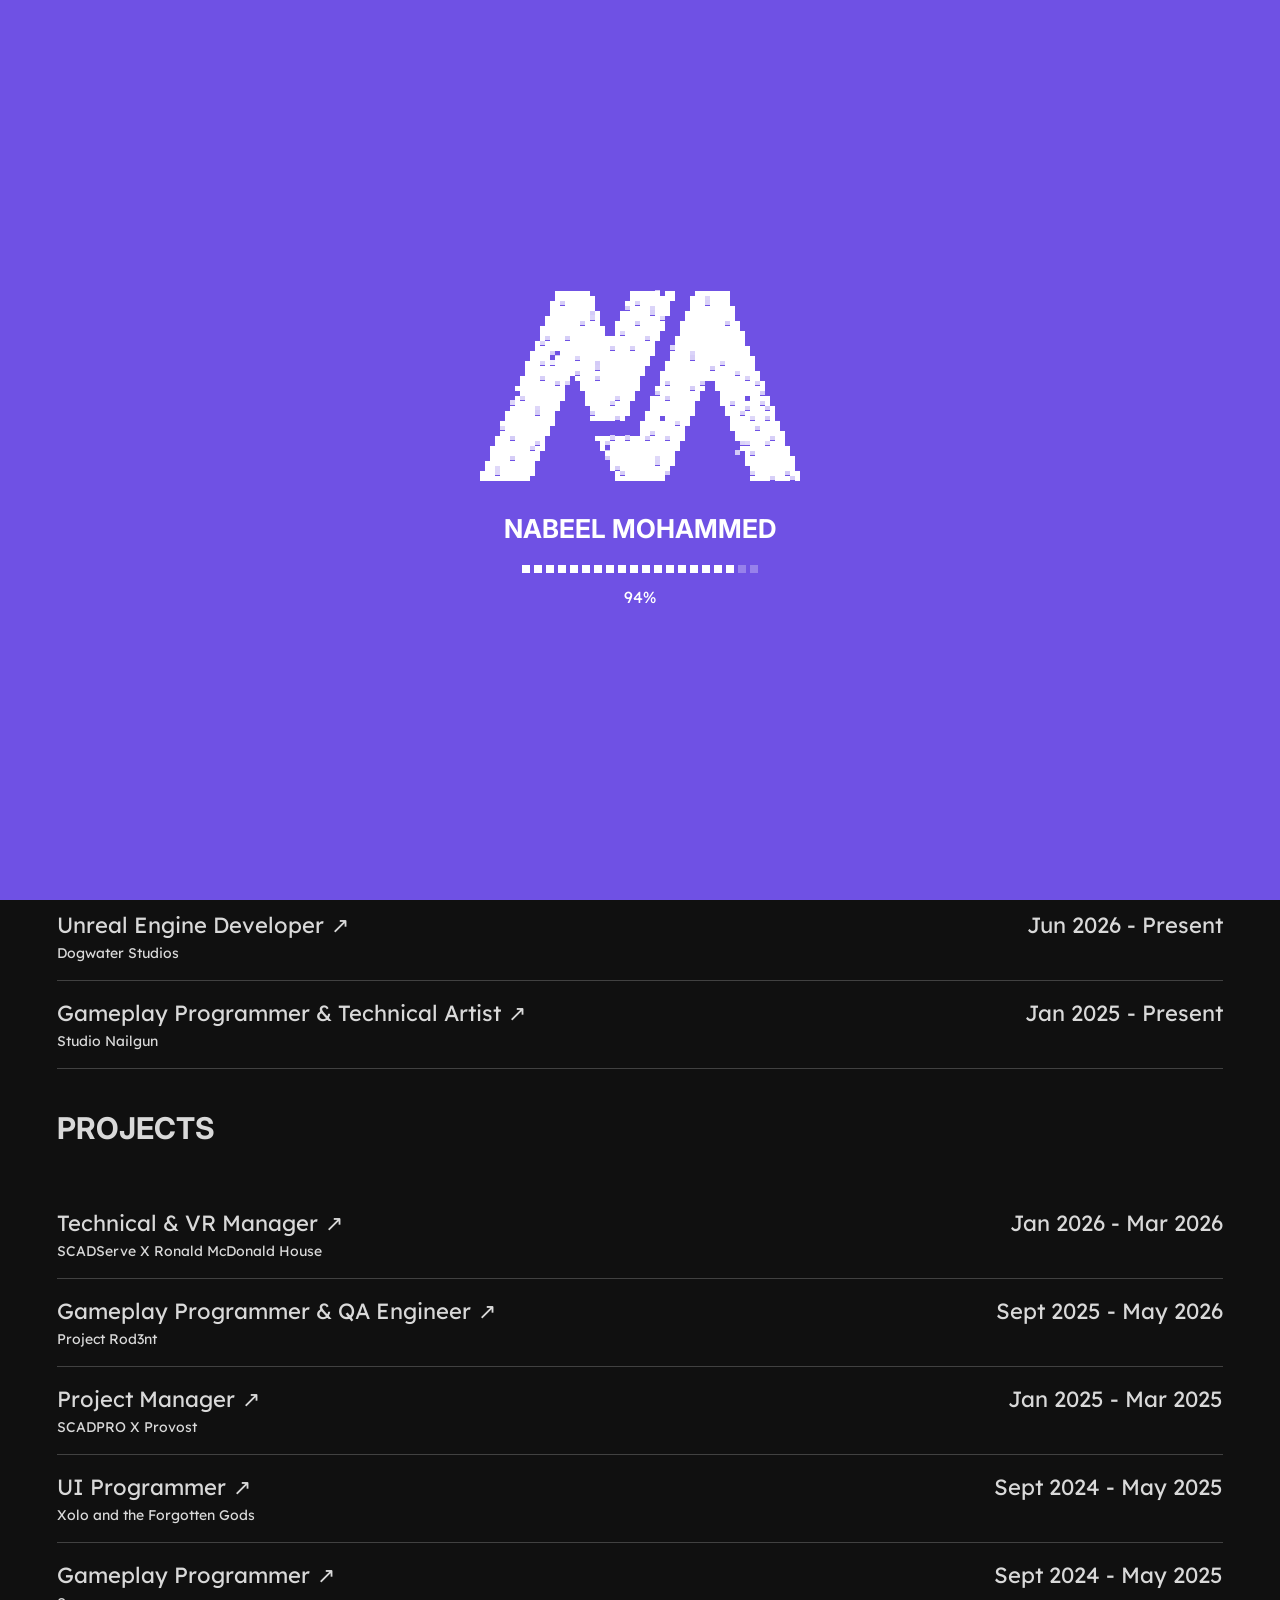
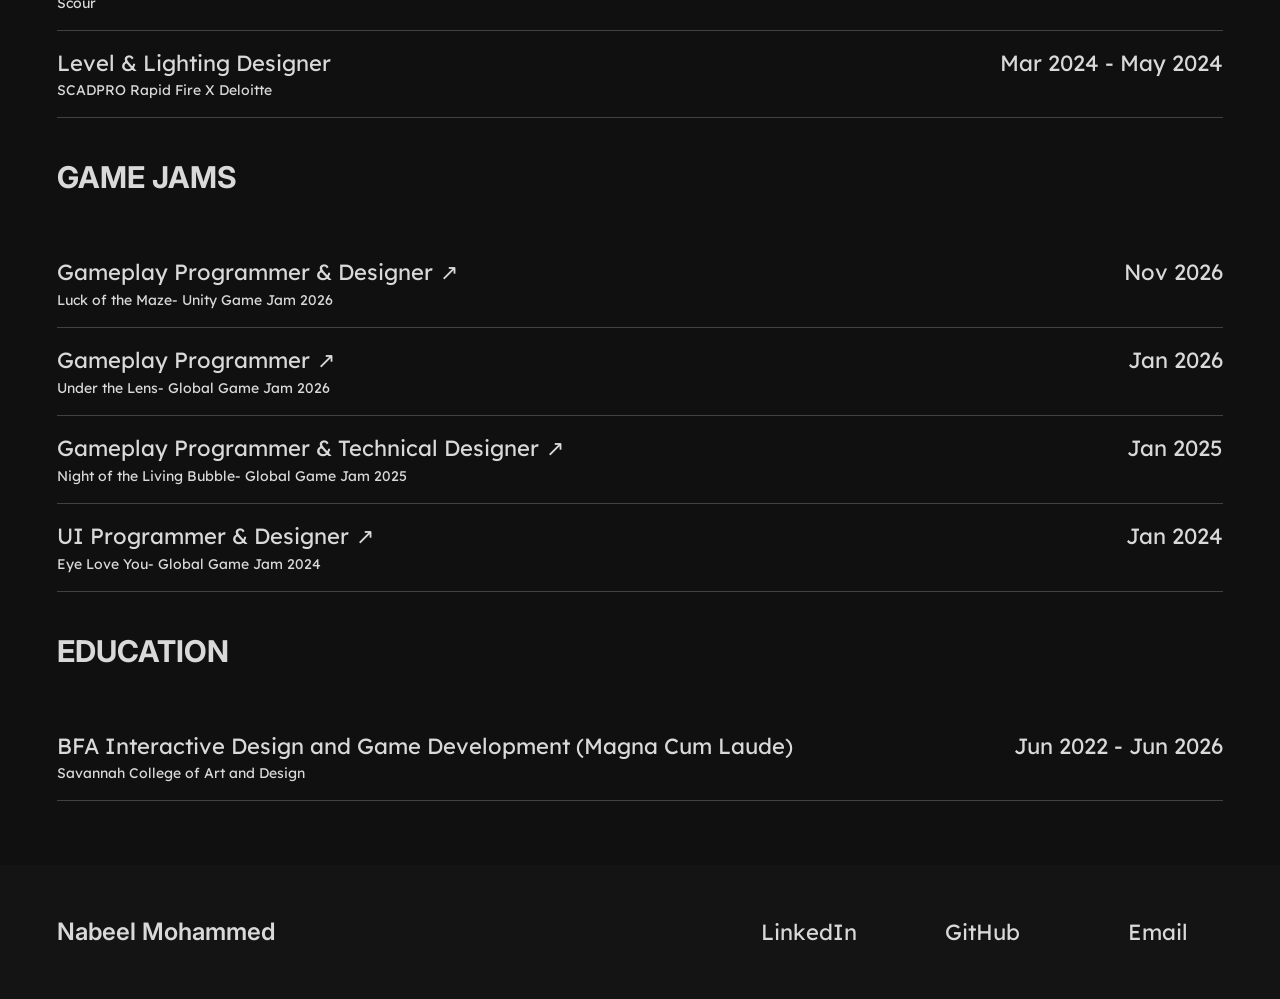
==== commit 73bf6459: "added a repo styled page" ====
--- a/about.html
+++ b/about.html
@@ -47,6 +47,7 @@
       <button class="nav__toggle" type="button" aria-label="Open menu" aria-expanded="false"><span></span><span></span></button>
       <nav class="nav__links nav__panel" aria-label="Main">
         <a href="work.html">Work</a>
+        <a href="repo.html">Repo</a>
         <a href="about.html" aria-current="page">About Me</a>
         <a href="#" data-link="resume">Resume</a>
         <a class="nav__contact nav__contact--menu" href="#" data-link="email">Contact Me</a>
--- a/css/styles.css
+++ b/css/styles.css
@@ -435,6 +435,139 @@
   .reflection-card h3 { font-size: 19px; }
 }
 
+/* Motion (classes added by site.js, so nothing is hidden if scripts don't run) */
+/* Section headings draw a short pixel underline */
+.reveal-heading { position: relative; }
+.reveal-heading::after {
+  content: ""; display: block; width: 72px; height: 6px; margin-top: 14px;
+  background: repeating-linear-gradient(90deg, var(--main) 0 6px, transparent 6px 9px);
+  transform: scaleX(0); transform-origin: left;
+}
+.project-heading--centre.reveal-heading::after, .more .reveal-heading::after { margin-inline: auto; transform-origin: center; }
+.reveal-heading.is-in::after { transform: scaleX(1); transition: transform .45s steps(8) .15s; }
+
+.title-word { display: inline-block; white-space: nowrap; }
+.title-letter { display: inline-block; }
+
+/* Small hover touches, in steps to match the pixel style */
+@media (hover: hover) {
+  .resume-item { transition: padding-left .2s steps(3); position: relative; }
+  .resume-item::before {
+    content: ""; position: absolute; left: 0; top: 6px; width: 6px; height: 22px;
+    background: var(--main); transform: scaleY(0); transition: transform .2s steps(3);
+  }
+  .resume-item:hover { padding-left: 18px; }
+  .resume-item:hover::before { transform: scaleY(1); }
+  .reflection-card { transition: transform .2s steps(3), box-shadow .2s steps(3); }
+  .reflection-card:hover { transform: translateY(-6px); box-shadow: 0 0 0 1px var(--main-hover), 6px 6px 0 rgba(111, 81, 228, .45); }
+  .challenge__number { transition: color .2s steps(2); }
+  .challenge:hover .challenge__number { color: var(--main-hover); }
+}
+
+/* Repo page: an Unreal Engine Blueprint graph you can move around in */
+/* The graph fills the whole screen under the nav bar */
+.experimental-page { padding: 0; }
+.bp-graph {
+  position: relative; height: calc(100vh - var(--nav-height)); height: calc(100svh - var(--nav-height)); overflow: hidden;
+  border-bottom: 1px solid #0b0b0b;
+  background-color: #262626;
+  background-image:
+    linear-gradient(rgba(0, 0, 0, .45) 1px, transparent 1px),
+    linear-gradient(90deg, rgba(0, 0, 0, .45) 1px, transparent 1px),
+    linear-gradient(rgba(255, 255, 255, .045) 1px, transparent 1px),
+    linear-gradient(90deg, rgba(255, 255, 255, .045) 1px, transparent 1px);
+  background-size: 128px 128px, 128px 128px, 16px 16px, 16px 16px;
+  box-shadow: inset 0 0 120px rgba(0, 0, 0, .55);
+  cursor: grab; touch-action: none; user-select: none; -webkit-user-select: none;
+}
+.bp-graph.is-panning { cursor: grabbing; }
+/* The faint corner mark, like Unreal's "BLUEPRINT" label */
+.bp-graph::after {
+  content: "REPO"; position: absolute; right: 28px; bottom: 18px; z-index: 3;
+  font: 700 clamp(30px, 5vw, 64px) / 1 var(--font-heading); letter-spacing: .04em; color: rgba(255, 255, 255, .07);
+  pointer-events: none;
+}
+/* Page title floats over the top-left of the graph */
+.bp-title { position: absolute; top: 28px; left: var(--gutter); z-index: 4; pointer-events: none; text-shadow: 0 2px 14px rgba(0, 0, 0, .7); transition: opacity .25s steps(4); }
+.bp-title.is-covered { opacity: .12; } /* fades out of the way when a node passes under it */
+.bp-world { position: absolute; left: 0; top: 0; width: 1px; height: 1px; transform-origin: 0 0; }
+.bp-wires { position: absolute; left: 0; top: 0; width: 1px; height: 1px; overflow: visible; pointer-events: none; }
+.bp-wire { fill: none; stroke: #e6e6e6; stroke-width: 2.5; vector-effect: non-scaling-stroke; } /* wires stay the same thickness at any zoom */
+/* The orange pulse that runs along wires while a Blueprint is executing */
+.bp-wire__flow { fill: none; stroke: #ffb547; stroke-width: 3; vector-effect: non-scaling-stroke; stroke-linecap: round; stroke-dasharray: 4 26; animation: bp-flow 1.4s linear infinite; }
+@keyframes bp-flow { to { stroke-dashoffset: -30; } }
+
+.bp-comment {
+  position: absolute; width: 560px; cursor: move;
+  background: rgba(255, 255, 255, .06); border: 1px solid rgba(255, 255, 255, .12); border-radius: 6px;
+}
+.bp-comment__title { padding: 8px 14px; background: rgba(255, 255, 255, .14); border-radius: 6px 6px 0 0; font: 700 18px/1.3 var(--font-heading); color: #fff; }
+.bp-comment__text { padding: 12px 14px 14px; font-size: 15px; line-height: 22px; color: var(--text-primary); }
+
+.bp-node {
+  position: absolute; cursor: move;
+  background: rgba(14, 14, 14, .94); border: 1px solid #050505; border-radius: 10px;
+  box-shadow: 0 8px 22px rgba(0, 0, 0, .55);
+}
+.bp-node:hover, .bp-node:focus-visible { outline: none; box-shadow: 0 0 0 2px #f2a93b, 0 8px 22px rgba(0, 0, 0, .55); } /* Unreal's selection outline */
+.bp-start { width: 220px; }
+.bp-node__head {
+  position: relative; display: flex; align-items: center; gap: 10px; padding: 10px 34px;
+  border-radius: 9px 9px 0 0; background: var(--bp-head);
+}
+.bp-start .bp-node__head { border-radius: 9px; }
+.bp-node--event { --bp-head: linear-gradient(90deg, #a52222, #6e1a1a 60%, rgba(110, 26, 26, .25)); }
+.bp-node--function { --bp-head: linear-gradient(90deg, #3a6fae, #234a75 60%, rgba(35, 74, 117, .25)); }
+.bp-node--pure { --bp-head: linear-gradient(90deg, #4d8c2c, #2f5a1c 60%, rgba(47, 90, 28, .25)); }
+.bp-node--macro { --bp-head: linear-gradient(90deg, #6f6f6f, #444 60%, rgba(68, 68, 68, .25)); }
+.bp-node__icon { font-size: 15px; color: rgba(255, 255, 255, .85); }
+.bp-node__titles { min-width: 0; }
+.bp-node__title { font: 700 17px/1.25 var(--font-heading); color: #fff; text-shadow: 0 1px 2px rgba(0, 0, 0, .6); }
+.bp-node__category { font-size: 12px; line-height: 16px; color: rgba(255, 255, 255, .7); }
+
+/* Pins: white arrow-shaped exec pins on the header, coloured circles for data */
+.bp-pin { display: inline-block; flex: none; }
+.bp-pin--exec { position: absolute; top: 50%; width: 14px; height: 14px; margin-top: -7px; background: #fff; clip-path: polygon(0 0, 55% 0, 100% 50%, 55% 100%, 0 100%); }
+.bp-pin--in { left: 12px; }
+.bp-pin--out { right: 12px; }
+.bp-pin--data { width: 12px; height: 12px; border-radius: 50%; border: 2px solid var(--pin); background: color-mix(in srgb, var(--pin) 35%, transparent); }
+
+.bp-node__body { padding: 14px; display: grid; gap: 14px; }
+.bp-node__media { position: relative; aspect-ratio: 16 / 9; overflow: hidden; border-radius: 6px; background: #0b0b0b; }
+.bp-node__media img, .bp-node__media video { width: 100%; height: 100%; object-fit: cover; display: block; pointer-events: none; }
+.bp-node__media--empty { display: grid; place-items: center; border: 1px dashed rgba(255, 255, 255, .18); }
+.bp-node__media--empty span { font-size: 14px; color: var(--text-tertiary); }
+.bp-node__media .video-hint { position: absolute; left: 10px; bottom: 10px; padding: 3px 9px; background: rgba(16, 16, 16, .75); border-radius: 4px; font-size: 12px; line-height: 18px; transition: opacity .2s; pointer-events: none; }
+.bp-node__media.is-playing .video-hint { opacity: 0; }
+.bp-node__media--instagram { aspect-ratio: auto; height: 560px; background: #fff; }
+.bp-node__media--instagram iframe { display: block; width: 100%; height: 100%; border: 0; }
+.bp-node__link {
+  justify-self: start; display: inline-flex; align-items: center; gap: 6px; min-height: 40px; padding: 6px 16px;
+  border: 1px solid var(--border); border-radius: 8px; font-size: 15px; transition: background .2s, border-color .2s;
+}
+.bp-node__link:hover { background: var(--main); border-color: var(--main); }
+.bp-node__pins { display: grid; gap: 6px; }
+.bp-node__pins li { display: flex; align-items: center; gap: 10px; font-size: 15px; line-height: 22px; }
+.bp-node__label { color: var(--text-tertiary); }
+.bp-node__value { margin-left: auto; color: #fff; text-align: right; }
+.bp-node__text { font-size: 15px; line-height: 23px; }
+
+.bp-controls { position: absolute; top: 14px; right: 14px; z-index: 4; display: flex; gap: 8px; }
+.bp-controls button {
+  min-width: 40px; height: 40px; padding: 0 12px; border-radius: 8px;
+  background: rgba(14, 14, 14, .9); border: 1px solid var(--border); color: #fff; font-size: 16px; line-height: 1;
+  transition: border-color .2s, background .2s;
+}
+.bp-controls button:hover { border-color: var(--main-hover); background: rgba(111, 81, 228, .2); }
+.bp-hint { position: absolute; left: 16px; bottom: 14px; z-index: 4; padding: 5px 10px; border-radius: 6px; background: rgba(14, 14, 14, .8); font-size: 13px; line-height: 18px; color: var(--text-tertiary); pointer-events: none; }
+.bp-hint--touch { display: none; }
+@media (hover: none) { .bp-hint--mouse { display: none; } .bp-hint--touch { display: inline; } }
+
+@media (max-width: 767px) {
+  .bp-title { top: 18px; left: 18px; }
+  .bp-graph::after { bottom: 52px; }
+}
+
 /* Footer */
 .footer { background: var(--bg-surface); padding-block: 51px; }
 .footer__inner { display: flex; align-items: center; justify-content: space-between; gap: 24px; }
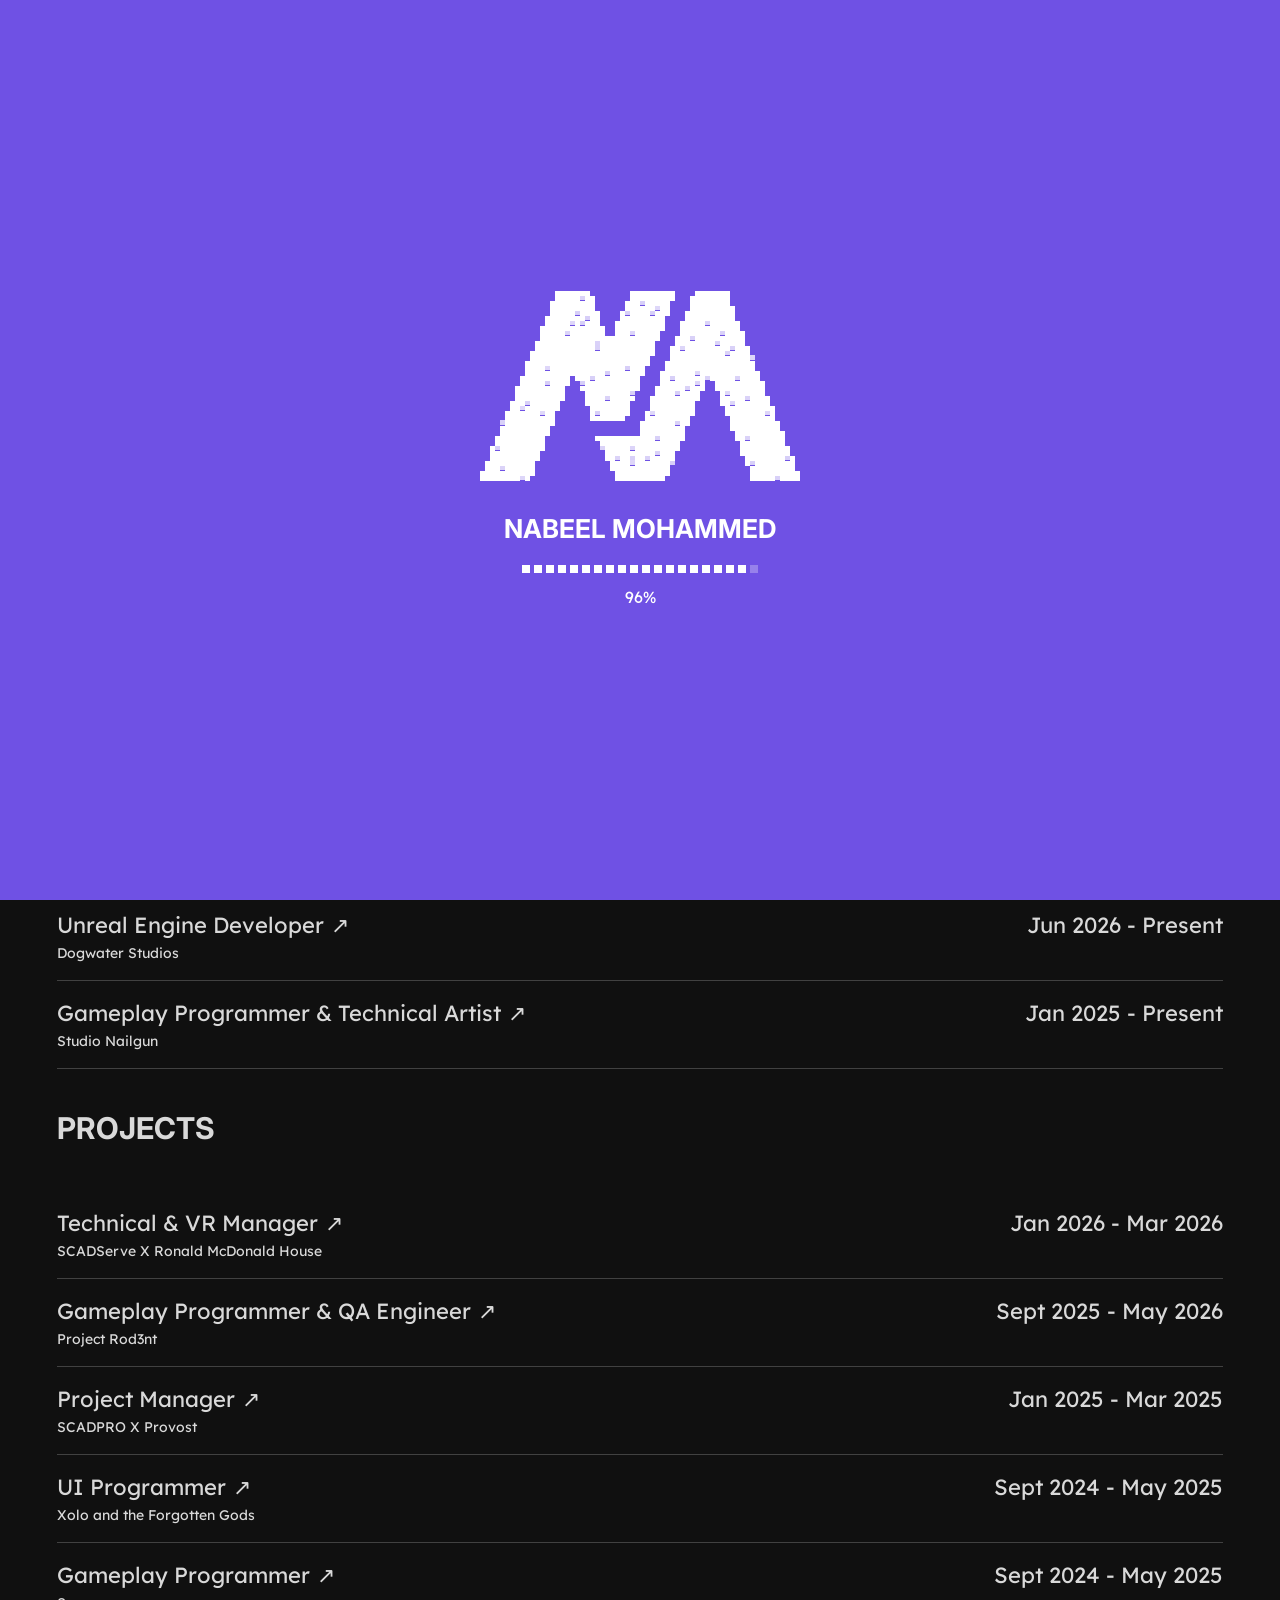
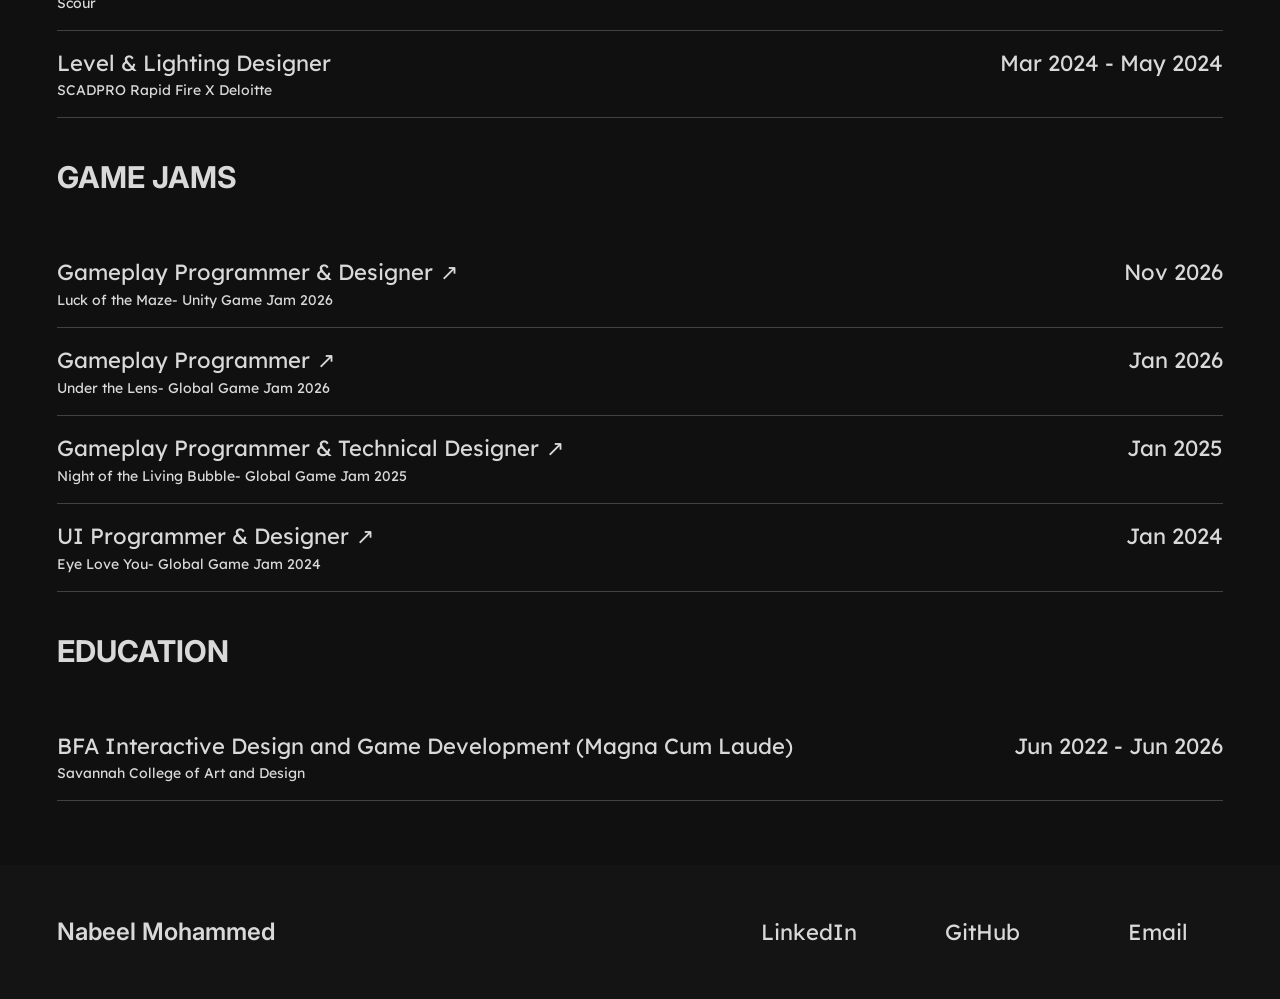
==== commit 2ad82466: "favicon" ====
--- a/about.html
+++ b/about.html
@@ -5,7 +5,7 @@
   <meta name="viewport" content="width=device-width, initial-scale=1">
   <title>About Me | Nabeel Mohammed</title>
   <meta name="description" content="About Nabeel Mohammed: experience, projects and education.">
-  <!-- og: link previews (Discord, iMessage, LinkedIn, X...) -->
+  <!-- og: link previews (Discord, iMessage, LinkedIn, X...) and the site icon -->
   <link rel="canonical" href="https://nabeelmohammed1.github.io/Portfolio/about.html">
   <meta property="og:type" content="website">
   <meta property="og:site_name" content="Nabeel Mohammed">
@@ -17,6 +17,9 @@
   <meta property="og:image:height" content="630">
   <meta property="og:image:alt" content="Nabeel Mohammed logo on purple: Gameplay Programmer | Designer">
   <meta name="twitter:card" content="summary_large_image">
+  <link rel="icon" href="favicon.ico" sizes="any">
+  <link rel="icon" type="image/png" sizes="32x32" href="assets/images/favicon-32.png">
+  <link rel="apple-touch-icon" href="assets/images/apple-touch-icon.png">
   <!-- /og -->
   <meta name="theme-color" content="#6f51e4">
   <script>
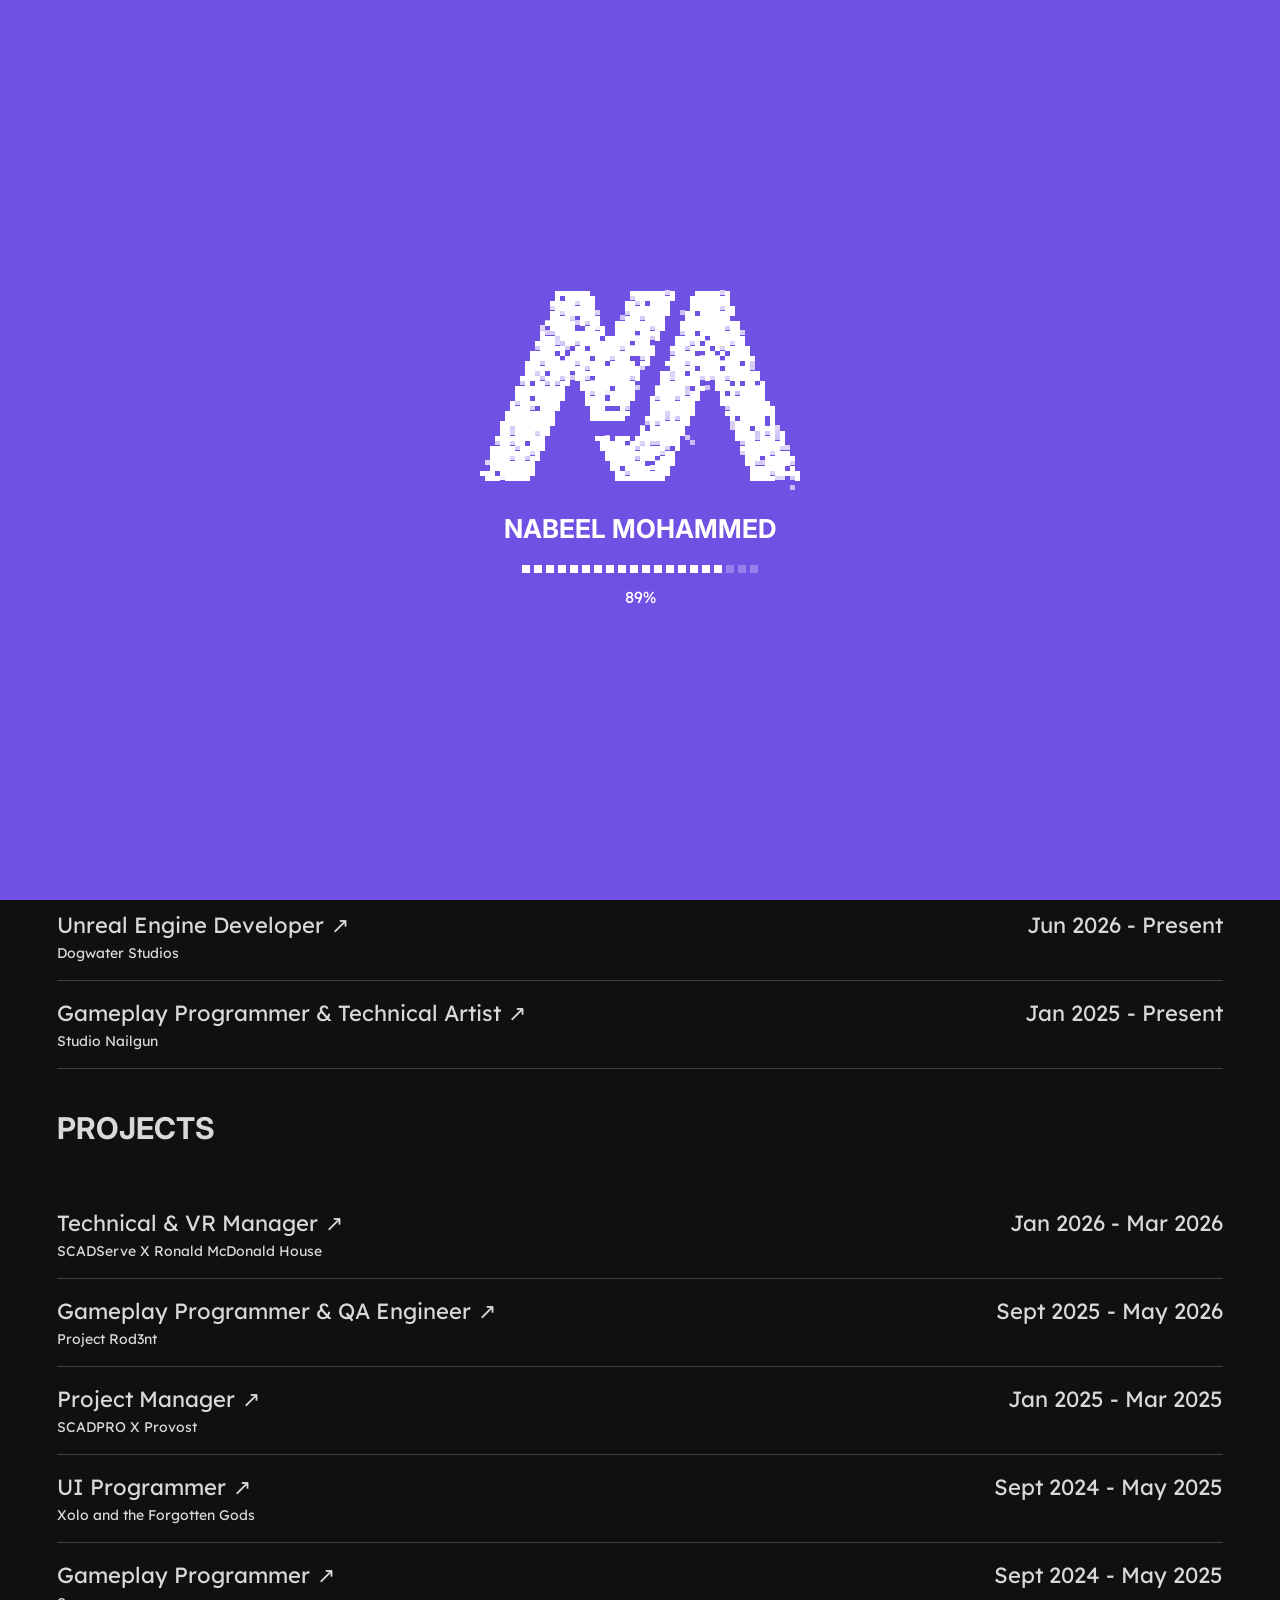
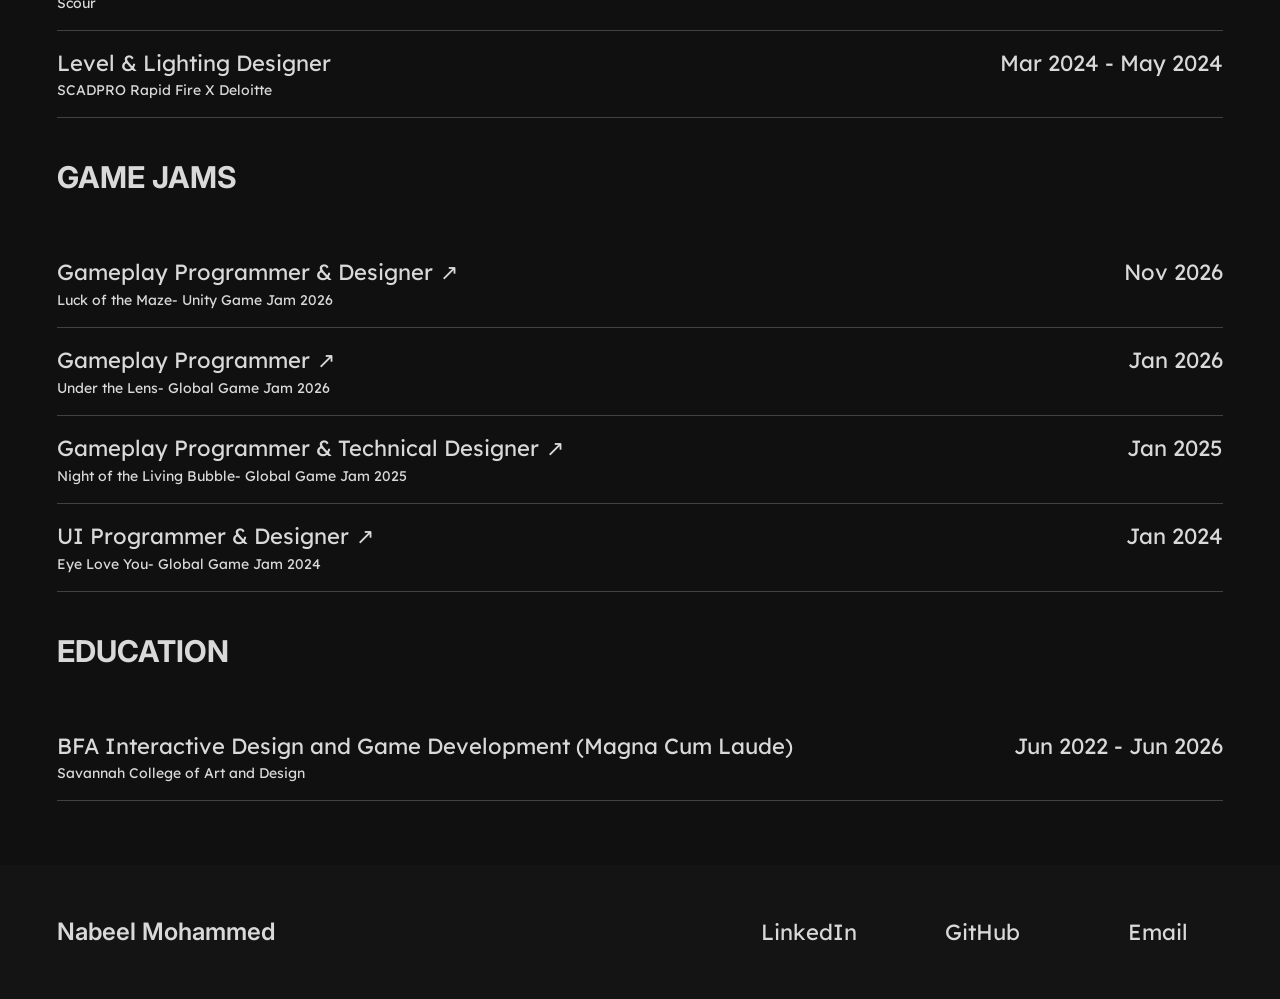
==== commit 85b63968: "adjustments to the pages" ====
--- a/about.html
+++ b/about.html
@@ -29,7 +29,7 @@
   <link rel="preconnect" href="https://fonts.googleapis.com">
   <link rel="preconnect" href="https://fonts.gstatic.com" crossorigin>
   <link rel="stylesheet" href="https://fonts.googleapis.com/css2?family=Inter:wght@600;700&family=Lexend:wght@400;500&display=swap">
-  <link rel="stylesheet" href="css/styles.css">
+  <link rel="stylesheet" href="css/styles.css?v=0501b2b3">
 </head>
 <body>
   <div class="loader" aria-hidden="true">
@@ -151,7 +151,7 @@
       </div>
     </div>
   </footer>
-  <script src="js/site.js"></script>
-  <script src="js/easter-egg.js"></script>
+  <script src="js/site.js?v=8101f10d"></script>
+  <script src="js/easter-egg.js?v=f70d1e2e"></script>
 </body>
 </html>
--- a/css/styles.css
+++ b/css/styles.css
@@ -90,6 +90,20 @@
 .nav__contact:hover { color: var(--main-hover); }
 
 .nav__contact--menu { display: none; }
+
+/* Contact Me popup (built by site.js) */
+.contact-menu {
+  position: fixed; z-index: 60; width: 260px; padding: 6px;
+  background: var(--bg-surface); border: 1px solid var(--border); border-radius: 10px;
+  box-shadow: 0 16px 40px rgba(0, 0, 0, .55);
+  animation: contact-in .16s steps(3);
+}
+.contact-menu[hidden] { display: none; }
+@keyframes contact-in { from { opacity: 0; transform: translateY(-6px); } }
+.contact-menu__item { display: grid; gap: 2px; padding: 10px 12px; border-radius: 6px; transition: background .15s; }
+.contact-menu__item:hover, .contact-menu__item:focus-visible { background: rgba(111, 81, 228, .22); outline: none; }
+.contact-menu__label { font-weight: 500; font-size: 16px; line-height: 22px; color: #fff; }
+.contact-menu__detail { font-size: 13px; line-height: 18px; color: var(--text-tertiary); overflow-wrap: anywhere; }
 
 .nav__toggle { display: none; justify-self: end; width: 44px; height: 44px; margin-right: -10px; position: relative; }
 .nav__toggle span {
@@ -539,8 +553,10 @@
 .bp-node__media--empty span { font-size: 14px; color: var(--text-tertiary); }
 .bp-node__media .video-hint { position: absolute; left: 10px; bottom: 10px; padding: 3px 9px; background: rgba(16, 16, 16, .75); border-radius: 4px; font-size: 12px; line-height: 18px; transition: opacity .2s; pointer-events: none; }
 .bp-node__media.is-playing .video-hint { opacity: 0; }
-.bp-node__media--instagram { aspect-ratio: auto; height: 560px; background: #fff; }
-.bp-node__media--instagram iframe { display: block; width: 100%; height: 100%; border: 0; }
+.bp-node__media--instagram { aspect-ratio: auto; background: #fff; container-type: inline-size; }
+/* Sized to Instagram's card: the profile header (about 146px) plus two rows of three square photos.
+   If Instagram reports its exact height, repo.js uses that instead. */
+.bp-node__media--instagram iframe { display: block; width: 100%; height: calc(146px + 66.67cqw); border: 0; }
 .bp-node__link {
   justify-self: start; display: inline-flex; align-items: center; gap: 6px; min-height: 40px; padding: 6px 16px;
   border: 1px solid var(--border); border-radius: 8px; font-size: 15px; transition: background .2s, border-color .2s;
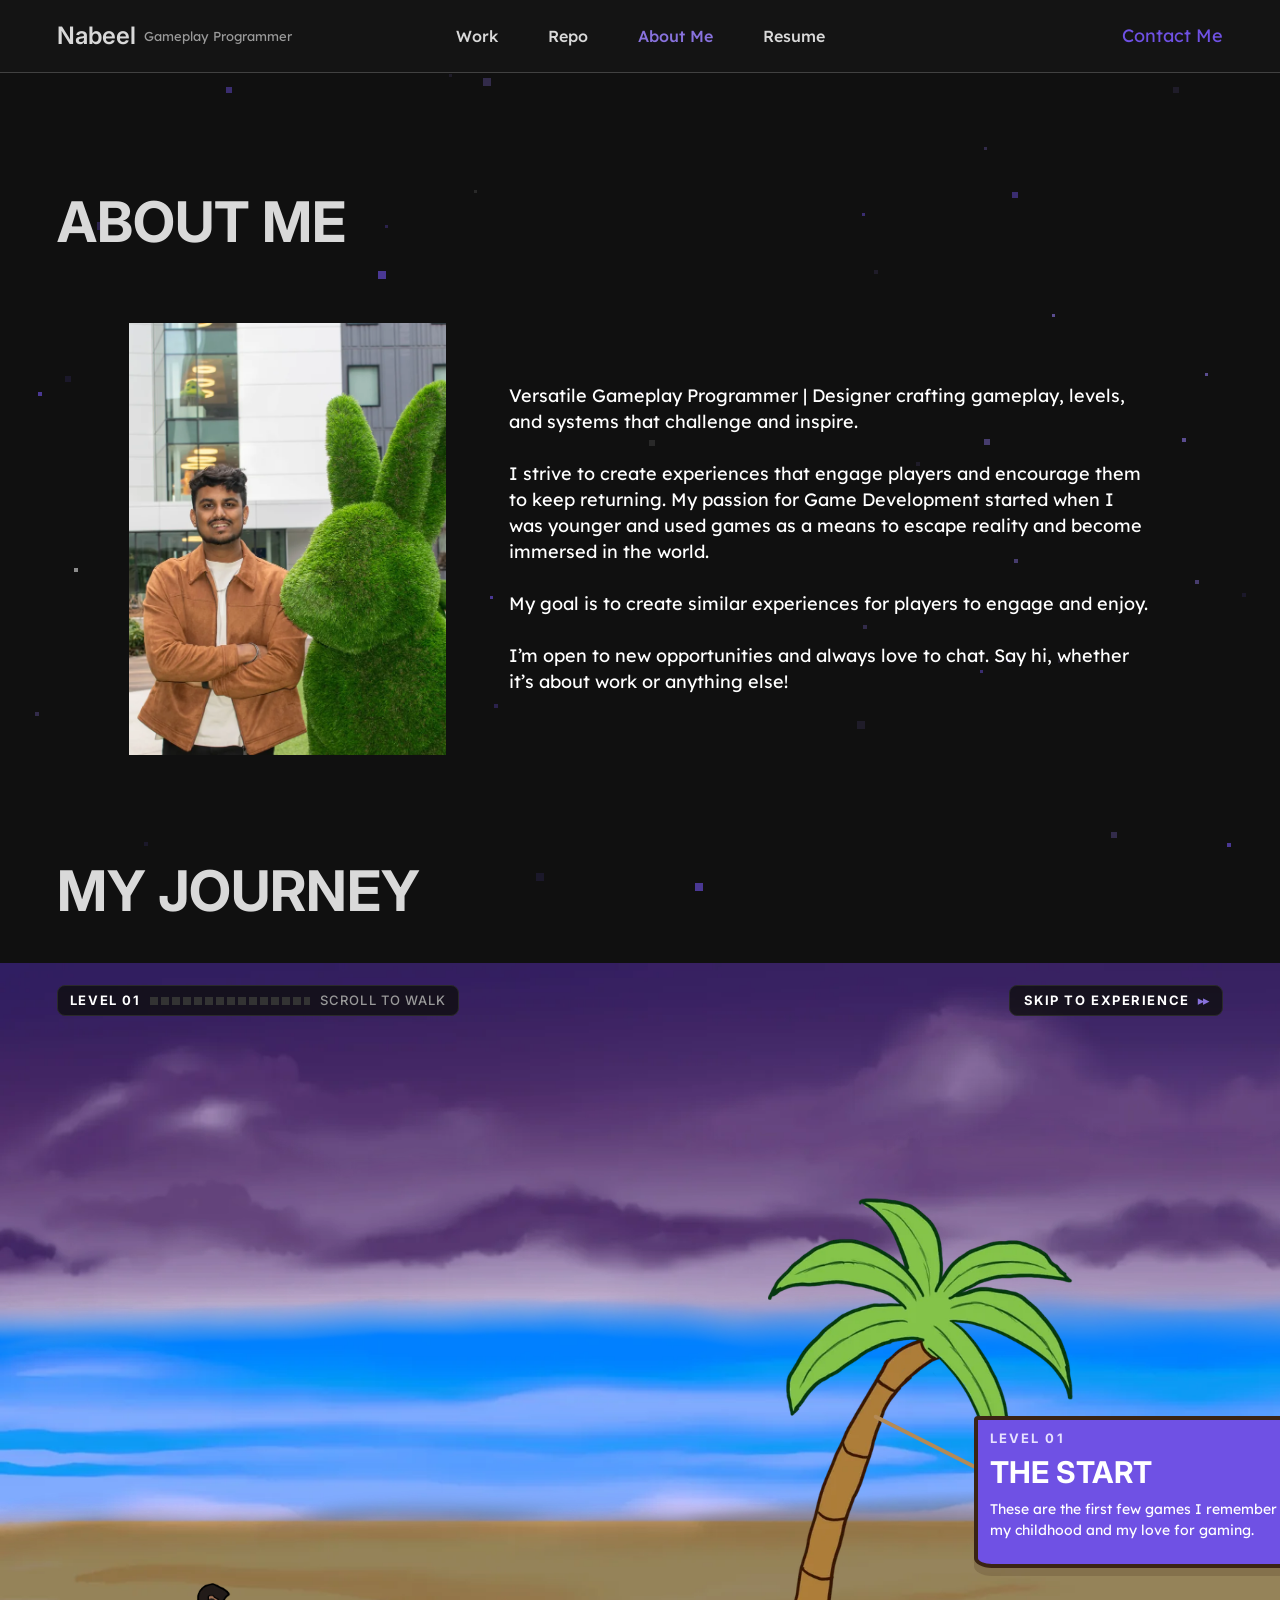
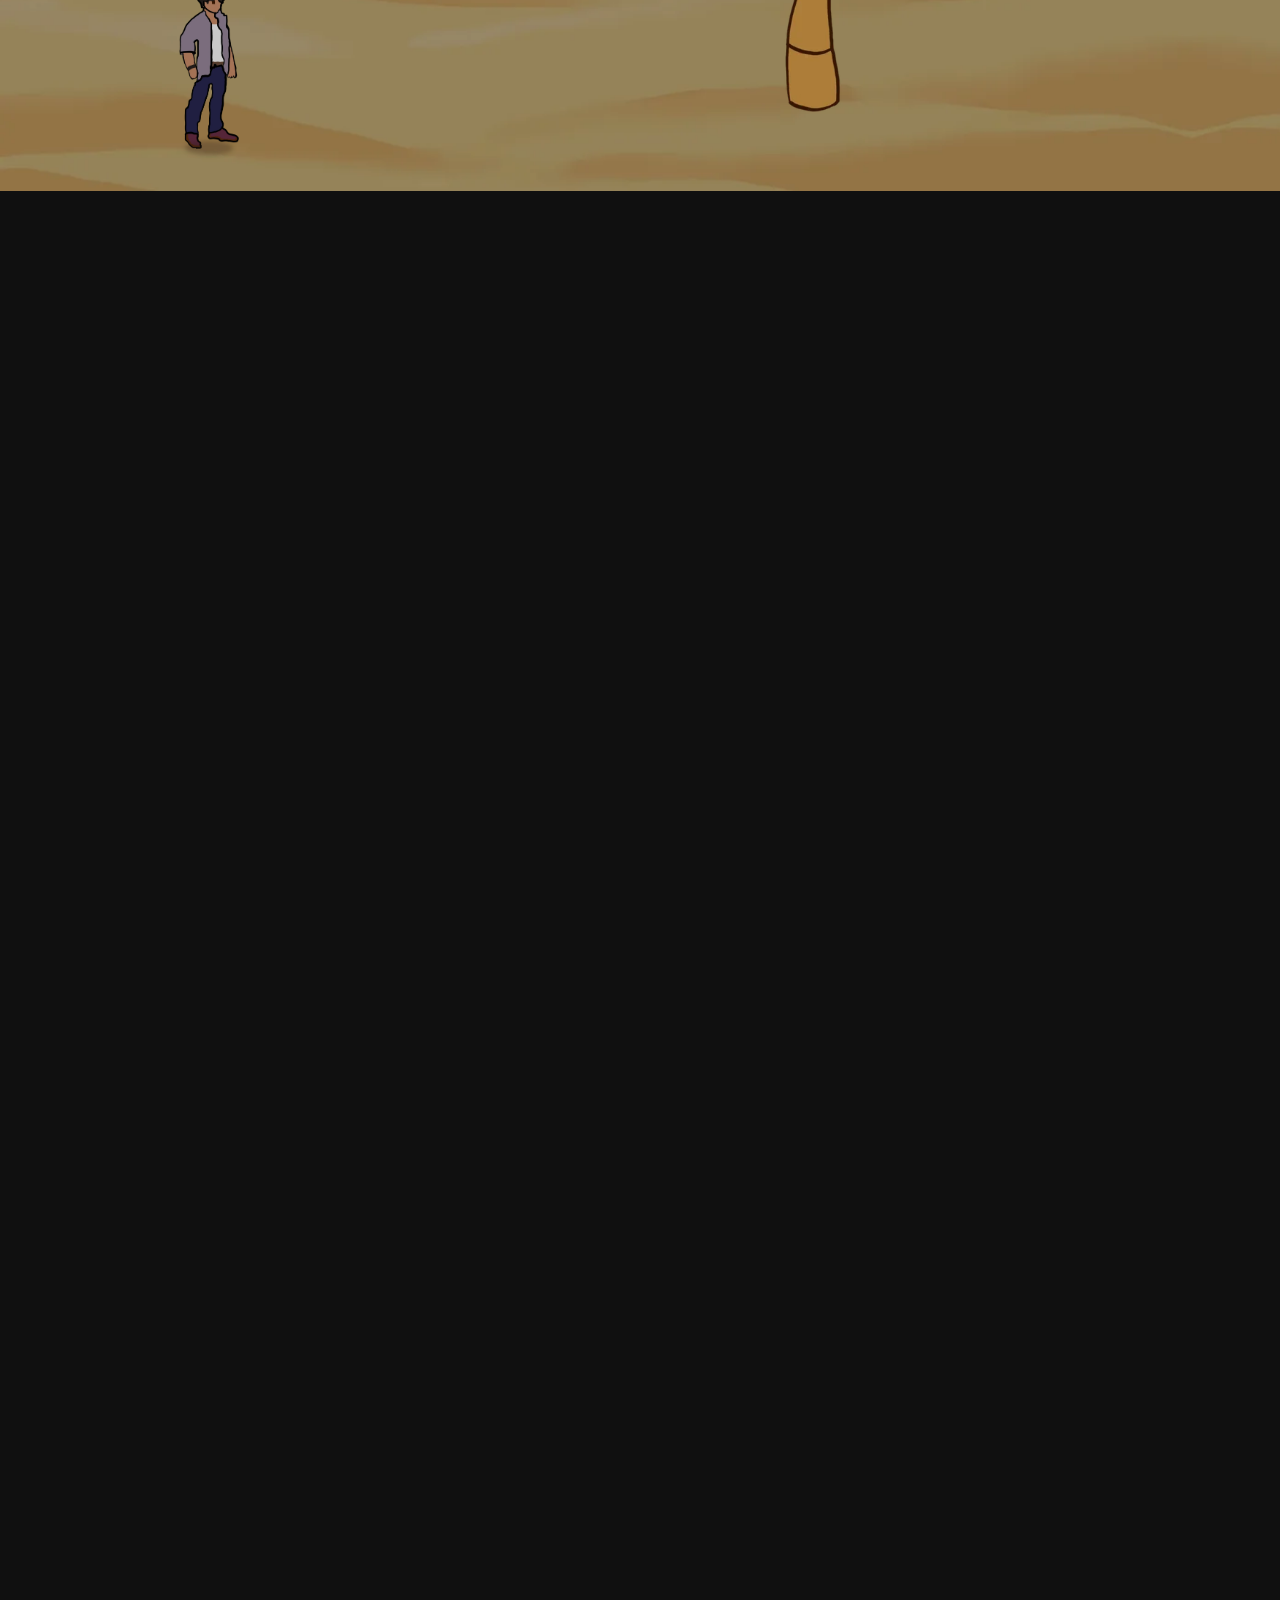
==== commit 06280a9f: "updated about me page" ====
--- a/about.html
+++ b/about.html
@@ -30,6 +30,11 @@
   <link rel="preconnect" href="https://fonts.gstatic.com" crossorigin>
   <link rel="stylesheet" href="https://fonts.googleapis.com/css2?family=Inter:wght@600;700&family=Lexend:wght@400;500&display=swap">
   <link rel="stylesheet" href="css/styles.css?v=0501b2b3">
+  <link rel="stylesheet" href="css/journey.css?v=c96ce01f">
+  <link rel="preload" as="image" href="assets/images/journey-scene/sky.webp">
+  <link rel="preload" as="image" href="assets/images/journey-scene/sea.webp">
+  <link rel="preload" as="image" href="assets/images/journey-scene/sand.webp">
+  <link rel="preload" as="image" href="assets/images/journey-scene/character.webp">
 </head>
 <body>
   <div class="loader" aria-hidden="true">
@@ -58,16 +63,149 @@
       <a class="nav__contact nav__contact--bar" href="#" data-link="email">Contact Me</a>
     </div>
   </header>
-  <main class="container about-page">
-    <h1 class="page-title">About Me</h1>
+  <main class="about-page">
+    <div class="container">
+      <h1 class="page-title" style="margin-top: 48px">About Me</h1>
     <section class="intro">
       <img class="intro__photo" src="assets/images/portrait.webp" alt="Nabeel standing with arms crossed beside a rabbit-shaped topiary" width="317" height="432">
       <div class="intro__text">
         <p>Versatile Gameplay Programmer | Designer crafting gameplay, levels, and systems that challenge and inspire.</p>
         <p>I strive to create experiences that engage players and encourage them to keep returning. My passion for Game Development started when I was younger and used games as a means to escape reality and become immersed in the world.</p>
         <p>My goal is to create similar experiences for players to engage and enjoy.</p>
+        <p>I’m open to new opportunities and always love to chat. Say hi, whether it’s about work or anything else!</p>
       </div>
     </section>
+      <h2 class="page-title journey-title">My Journey</h2>
+    </div>
+
+    <section class="walk" data-walk aria-label="My journey">
+      <div class="walk-frame">
+        <div class="scene scene--beach" aria-hidden="true">
+          <div class="beach-sky"></div><div class="beach-sea"></div><div class="beach-sand"></div>
+        </div>
+        <div class="scene scene--city" aria-hidden="true">
+          <div class="city-sky"></div><div class="city-far"></div><div class="city-near"></div><div class="city-street"></div>
+        </div>
+        <div class="walk-track">
+          <div class="bb bb--level bb--beach" data-level="Level 01">
+            <img class="bb-palm bb-palm--l" src="assets/images/journey-scene/palm-left.webp" alt="" width="427" height="720" decoding="async" aria-hidden="true">
+            <img class="bb-palm bb-palm--r" src="assets/images/journey-scene/palm-right.webp" alt="" width="427" height="720" decoding="async" aria-hidden="true">
+            <svg class="bb-ropes" viewBox="0 0 2878 1763" preserveAspectRatio="none" aria-hidden="true"><line x1="344" y1="820" x2="658" y2="979"/><line x1="2552" y1="768" x2="2393" y2="943"/></svg>
+            <span class="bb-board"><span class="bb-level">Level 01</span><h3 class="bb-title">The Start</h3><p class="bb-text">These are the first few games I remember playing that really influenced my childhood and my love for gaming.</p></span>
+          </div>
+          <div class="bb bb--cover bb--beach">
+            <img class="bb-palm bb-palm--l" src="assets/images/journey-scene/palm-left.webp" alt="" width="427" height="720" decoding="async" aria-hidden="true">
+            <img class="bb-palm bb-palm--r" src="assets/images/journey-scene/palm-right.webp" alt="" width="427" height="720" decoding="async" aria-hidden="true">
+            <svg class="bb-ropes" viewBox="0 0 2878 1763" preserveAspectRatio="none" aria-hidden="true"><line x1="344" y1="820" x2="658" y2="979"/><line x1="2552" y1="768" x2="2393" y2="943"/></svg>
+            <span class="bb-board"><img class="bb-cover" src="assets/images/journey/fusionfall.webp" alt="FusionFall cover art" width="480" height="711" loading="lazy" decoding="async"><span class="bb-copy"><h3 class="bb-title">FusionFall</h3><p class="bb-text">A core game memory that has stuck with me to this day. This era of browser games will always have a place in my heart.</p></span></span>
+          </div>
+          <div class="bb bb--cover bb--beach">
+            <img class="bb-palm bb-palm--l" src="assets/images/journey-scene/palm-left.webp" alt="" width="427" height="720" decoding="async" aria-hidden="true">
+            <img class="bb-palm bb-palm--r" src="assets/images/journey-scene/palm-right.webp" alt="" width="427" height="720" decoding="async" aria-hidden="true">
+            <svg class="bb-ropes" viewBox="0 0 2878 1763" preserveAspectRatio="none" aria-hidden="true"><line x1="344" y1="820" x2="658" y2="979"/><line x1="2552" y1="768" x2="2393" y2="943"/></svg>
+            <span class="bb-board"><img class="bb-cover" src="assets/images/journey/pokemon.webp" alt="Pokémon cover art" width="480" height="629" loading="lazy" decoding="async"><span class="bb-copy"><h3 class="bb-title">Pokémon</h3><p class="bb-text">I remember getting my first shiny Pokémon and discovering all the secrets hidden in the games.</p></span></span>
+          </div>
+          <div class="bb bb--cover bb--beach">
+            <img class="bb-palm bb-palm--l" src="assets/images/journey-scene/palm-left.webp" alt="" width="427" height="720" decoding="async" aria-hidden="true">
+            <img class="bb-palm bb-palm--r" src="assets/images/journey-scene/palm-right.webp" alt="" width="427" height="720" decoding="async" aria-hidden="true">
+            <svg class="bb-ropes" viewBox="0 0 2878 1763" preserveAspectRatio="none" aria-hidden="true"><line x1="344" y1="820" x2="658" y2="979"/><line x1="2552" y1="768" x2="2393" y2="943"/></svg>
+            <span class="bb-board"><img class="bb-cover" src="assets/images/journey/minecraft.webp" alt="Minecraft cover art" width="459" height="640" loading="lazy" decoding="async"><span class="bb-copy"><h3 class="bb-title">Minecraft</h3><p class="bb-text">Minecraft let me take a blank canvas and build whatever my mind could think of: a blank canvas to fill to my imagination’s content.</p></span></span>
+          </div>
+          <div class="bb bb--cover bb--beach">
+            <img class="bb-palm bb-palm--l" src="assets/images/journey-scene/palm-left.webp" alt="" width="427" height="720" decoding="async" aria-hidden="true">
+            <img class="bb-palm bb-palm--r" src="assets/images/journey-scene/palm-right.webp" alt="" width="427" height="720" decoding="async" aria-hidden="true">
+            <svg class="bb-ropes" viewBox="0 0 2878 1763" preserveAspectRatio="none" aria-hidden="true"><line x1="344" y1="820" x2="658" y2="979"/><line x1="2552" y1="768" x2="2393" y2="943"/></svg>
+            <span class="bb-board"><img class="bb-cover" src="assets/images/journey/mario-kart.webp" alt="Mario Kart cover art" width="480" height="384" loading="lazy" decoding="async"><span class="bb-copy"><h3 class="bb-title">Mario Kart</h3><p class="bb-text">I remember learning the different routes and off-road shortcuts on each course, and discovering everything a racing game can contain.</p></span></span>
+          </div>
+          <div class="bb bb--text bb--beach">
+            <img class="bb-palm bb-palm--l" src="assets/images/journey-scene/palm-left.webp" alt="" width="427" height="720" decoding="async" aria-hidden="true">
+            <img class="bb-palm bb-palm--r" src="assets/images/journey-scene/palm-right.webp" alt="" width="427" height="720" decoding="async" aria-hidden="true">
+            <svg class="bb-ropes" viewBox="0 0 2878 1763" preserveAspectRatio="none" aria-hidden="true"><line x1="344" y1="820" x2="658" y2="979"/><line x1="2552" y1="768" x2="2393" y2="943"/></svg>
+            <span class="bb-board"><h3 class="bb-title">These worlds captivated me.</h3><p class="bb-text">Each of these games has influenced my life, and they still shape some of the gameplay decisions I make today.</p></span>
+          </div>
+          <div class="bb bb--level bb--beach" data-level="Level 02">
+            <img class="bb-palm bb-palm--l" src="assets/images/journey-scene/palm-left.webp" alt="" width="427" height="720" decoding="async" aria-hidden="true">
+            <img class="bb-palm bb-palm--r" src="assets/images/journey-scene/palm-right.webp" alt="" width="427" height="720" decoding="async" aria-hidden="true">
+            <svg class="bb-ropes" viewBox="0 0 2878 1763" preserveAspectRatio="none" aria-hidden="true"><line x1="344" y1="820" x2="658" y2="979"/><line x1="2552" y1="768" x2="2393" y2="943"/></svg>
+            <span class="bb-board"><span class="bb-level">Level 02</span><h3 class="bb-title">The Spark</h3><p class="bb-text">As I got older, I started seeing games from a different perspective and looking into the design and world-building they offer.</p></span>
+          </div>
+          <div class="bb bb--cover bb--beach">
+            <img class="bb-palm bb-palm--l" src="assets/images/journey-scene/palm-left.webp" alt="" width="427" height="720" decoding="async" aria-hidden="true">
+            <img class="bb-palm bb-palm--r" src="assets/images/journey-scene/palm-right.webp" alt="" width="427" height="720" decoding="async" aria-hidden="true">
+            <svg class="bb-ropes" viewBox="0 0 2878 1763" preserveAspectRatio="none" aria-hidden="true"><line x1="344" y1="820" x2="658" y2="979"/><line x1="2552" y1="768" x2="2393" y2="943"/></svg>
+            <span class="bb-board"><img class="bb-cover" src="assets/images/journey/titanfall-2.webp" alt="Titanfall 2 cover art" width="480" height="640" loading="lazy" decoding="async"><span class="bb-copy"><h3 class="bb-title">Titanfall 2</h3><p class="bb-text">The movement and story behind this game stuck out to me, and intrigued me enough to recreate its movement style myself.</p></span></span>
+          </div>
+          <div class="bb bb--cover bb--beach">
+            <img class="bb-palm bb-palm--l" src="assets/images/journey-scene/palm-left.webp" alt="" width="427" height="720" decoding="async" aria-hidden="true">
+            <img class="bb-palm bb-palm--r" src="assets/images/journey-scene/palm-right.webp" alt="" width="427" height="720" decoding="async" aria-hidden="true">
+            <svg class="bb-ropes" viewBox="0 0 2878 1763" preserveAspectRatio="none" aria-hidden="true"><line x1="344" y1="820" x2="658" y2="979"/><line x1="2552" y1="768" x2="2393" y2="943"/></svg>
+            <span class="bb-board"><img class="bb-cover" src="assets/images/journey/destiny.webp" alt="Destiny cover art" width="480" height="640" loading="lazy" decoding="async"><span class="bb-copy"><h3 class="bb-title">Destiny</h3><p class="bb-text">Creating an engaging story that has lasted 10+ years, with some of the smoothest gunplay I’ve ever felt, really influenced my thinking.</p></span></span>
+          </div>
+          <div class="bb bb--text bb--beach">
+            <img class="bb-palm bb-palm--l" src="assets/images/journey-scene/palm-left.webp" alt="" width="427" height="720" decoding="async" aria-hidden="true">
+            <img class="bb-palm bb-palm--r" src="assets/images/journey-scene/palm-right.webp" alt="" width="427" height="720" decoding="async" aria-hidden="true">
+            <svg class="bb-ropes" viewBox="0 0 2878 1763" preserveAspectRatio="none" aria-hidden="true"><line x1="344" y1="820" x2="658" y2="979"/><line x1="2552" y1="768" x2="2393" y2="943"/></svg>
+            <span class="bb-board"><h3 class="bb-title">I wanted to know how they were made.</h3><p class="bb-text">These games opened my mind to what games can be, and led me down the rabbit hole of how games are made, until I finally discovered game development.</p></span>
+          </div>
+          <div class="bb bb--level bb--city" style="--bh: 150" data-level="Level 03">
+            <span class="bb-board"><span class="bb-level">Level 03</span><h3 class="bb-title">SCAD</h3><p class="bb-text">At the Savannah College of Art and Design I studied Interactive Design and Game Development, and started building games of my own.</p></span>
+            <span class="bb-posts" aria-hidden="true"><i></i><i></i></span>
+            <span class="bb-building" aria-hidden="true"></span>
+          </div>
+          <div class="bb bb--photo bb--city" style="--bh: 95">
+            <span class="bb-board"><img class="bb-photo" src="assets/images/scad-group.webp" alt="" width="1280" height="960" loading="lazy" decoding="async"><span class="bb-copy"><h3 class="bb-title">Finding my people</h3><p class="bb-text">SCAD gave me a community of artists, designers and programmers to learn from, and the chance to work on real projects with real teams.</p></span></span>
+            <span class="bb-posts" aria-hidden="true"><i></i><i></i></span>
+            <span class="bb-building" aria-hidden="true"></span>
+          </div>
+          <a class="bb bb--photo bb--city" style="--bh: 175" href="cosmic.html">
+            <span class="bb-board"><img class="bb-photo" src="assets/images/cosmic-assault.webp" alt="" width="1400" height="788" loading="lazy" decoding="async"><span class="bb-copy"><h3 class="bb-title">Cosmic Assault</h3><p class="bb-text">One of my first complete games: a Unity shooter I later rebuilt into an endless survival mode with scaling difficulty and score-driven bosses.</p></span></span>
+            <span class="bb-posts" aria-hidden="true"><i></i><i></i></span>
+            <span class="bb-building" aria-hidden="true"></span>
+          </a>
+          <a class="bb bb--photo bb--city" style="--bh: 120" href="cave.html">
+            <span class="bb-board"><img class="bb-photo" src="assets/images/papa-bois.webp" alt="" width="1400" height="901" loading="lazy" decoding="async"><span class="bb-copy"><h3 class="bb-title">Cave of Papa Bois</h3><p class="bb-text">An environment inspired by Caribbean folklore, where I learned the full 3D art pipeline from greyboxing to final lighting.</p></span></span>
+            <span class="bb-posts" aria-hidden="true"><i></i><i></i></span>
+            <span class="bb-building" aria-hidden="true"></span>
+          </a>
+          <a class="bb bb--photo bb--city" style="--bh: 70" href="rod3nt.html">
+            <span class="bb-board"><img class="bb-photo" src="assets/images/project-rodent.webp" alt="" width="1400" height="788" loading="lazy" decoding="async"><span class="bb-copy"><h3 class="bb-title">Project Rod3nt</h3><p class="bb-text">My capstone: a stealth action game where I led gameplay programming, built the AI and ability systems, and ran QA with a team of 15.</p></span></span>
+            <span class="bb-posts" aria-hidden="true"><i></i><i></i></span>
+            <span class="bb-building" aria-hidden="true"></span>
+          </a>
+          <div class="bb bb--level bb--city" style="--bh: 160" data-level="Level 04">
+            <span class="bb-board"><span class="bb-level">Level 04</span><h3 class="bb-title">Now</h3><p class="bb-text">Today I’m doing what that kid with the controller always wanted: making games for other people to fall in love with.</p></span>
+            <span class="bb-posts" aria-hidden="true"><i></i><i></i></span>
+            <span class="bb-building" aria-hidden="true"></span>
+          </div>
+          <div class="bb bb--photo bb--city" style="--bh: 105">
+            <span class="bb-board"><img class="bb-photo" src="assets/images/graduation.webp" alt="" width="1280" height="710" loading="lazy" decoding="async"><span class="bb-copy"><h3 class="bb-title">Recent SCAD graduate</h3><p class="bb-text">I graduated Magna Cum Laude in 2026 with a BFA in Interactive Design and Game Development.</p></span></span>
+            <span class="bb-posts" aria-hidden="true"><i></i><i></i></span>
+            <span class="bb-building" aria-hidden="true"></span>
+          </div>
+          <div class="bb bb--text bb--city" style="--bh: 140">
+            <span class="bb-board"><h3 class="bb-title">5 titles released on Steam</h3><p class="bb-text">From game jam prototypes to full releases, I’ve helped ship five games on Steam, and I’m only getting started.</p></span>
+            <span class="bb-posts" aria-hidden="true"><i></i><i></i></span>
+            <span class="bb-building" aria-hidden="true"></span>
+          </div>
+          <a class="bb bb--photo bb--city" style="--bh: 85" href="notlb.html">
+            <span class="bb-board"><img class="bb-photo" src="assets/images/living-bubble.webp" alt="" width="920" height="430" loading="lazy" decoding="async"><span class="bb-copy"><h3 class="bb-title">Studio Nailgun</h3><p class="bb-text">As Gameplay Programmer and Technical Artist, I helped turn a 48-hour game jam idea into Night of the Living Bubble, now on Steam.</p></span></span>
+            <span class="bb-posts" aria-hidden="true"><i></i><i></i></span>
+            <span class="bb-building" aria-hidden="true"></span>
+          </a>
+          <a class="bb bb--photo bb--city" style="--bh: 165" href="dog.html">
+            <span class="bb-board"><img class="bb-photo" src="assets/images/dogwater-studios.webp" alt="" width="1264" height="888" loading="lazy" decoding="async"><span class="bb-copy"><h3 class="bb-title">DogWater Studios</h3><p class="bb-text">As an Unreal Engine Developer on Imprint, I work on level streaming, performance and core mechanics.</p></span></span>
+            <span class="bb-posts" aria-hidden="true"><i></i><i></i></span>
+            <span class="bb-building" aria-hidden="true"></span>
+          </a>
+        </div>
+        <div class="walk-fog" aria-hidden="true"></div>
+        <div class="walker" aria-hidden="true"><span class="walker__shadow"></span><img class="walker__img" src="assets/images/journey-scene/character.webp" alt="" width="326" height="900"></div>
+        <div class="walk-hud" aria-hidden="true"><span class="walk-hud__level">Level 01</span><span class="walk-hud__bar"><span class="walk-hud__fill"></span></span><span class="walk-hud__hint">Scroll to walk</span></div>
+        <button class="walk-skip" type="button" data-skip>Skip to experience <span aria-hidden="true">&#9656;&#9656;</span></button>
+      </div>
+    </section>
+
+    <div class="container walk-after" id="experience">
     <section class="resume-section">
       <h2 class="section-title">Experiences</h2>
       <ul class="resume-list">
@@ -140,6 +278,7 @@
         </li>
       </ul>
     </section>
+    </div>
   </main>
   <footer class="footer">
     <div class="container footer__inner">
@@ -152,6 +291,7 @@
     </div>
   </footer>
   <script src="js/site.js?v=8101f10d"></script>
+  <script src="js/journey.js?v=d64d7898"></script>
   <script src="js/easter-egg.js?v=f70d1e2e"></script>
 </body>
 </html>
--- a/css/journey.css
+++ b/css/journey.css
@@ -0,0 +1,175 @@
+/* About page: the journey walk. Built by the About page generator. */
+/* ---------- About page mockup: a 2D side-scrolling walk through my journey ---------- */
+.journey-title { margin: 0 0 40px; }
+
+/* Billboards (used both in the walk and in the simple fallback grid) */
+.bb { display: block; color: inherit; }
+.bb-board {
+  position: relative; display: grid; gap: 14px; align-content: start; padding: 18px;
+  background: #1b1b1b; border: 6px solid #2f2f2f; border-radius: 6px; box-shadow: 0 0 0 2px #0c0c0c, 0 18px 40px rgba(0, 0, 0, .5);
+}
+/* little pixel bulbs along the top of each board */
+.bb-board::before { content: ""; position: absolute; left: 14px; right: 14px; top: -13px; height: 6px; background: repeating-linear-gradient(90deg, #ffd27a 0 6px, transparent 6px 24px); filter: drop-shadow(0 0 4px rgba(255, 210, 122, .8)); }
+.bb-level { font: 700 13px/1 var(--font-heading); letter-spacing: .16em; text-transform: uppercase; color: #cfc6f7; }
+.bb-title { font: 700 24px/1.2 var(--font-heading); color: #fff; }
+.bb-text { font-size: 16px; line-height: 25px; color: var(--text-primary); }
+.bb--level .bb-board { background: linear-gradient(135deg, #4a35a8, #241a52); border-color: var(--main-hover); }
+.bb--level .bb-title { font-size: 42px; line-height: 1; text-transform: uppercase; }
+.bb--text .bb-title { font-size: 28px; }
+.bb--cover .bb-board { grid-template-columns: 150px minmax(0, 1fr); align-items: center; }
+.bb-cover { width: 150px; height: auto; aspect-ratio: 3 / 4; object-fit: cover; border-radius: 3px; box-shadow: 0 6px 16px rgba(0, 0, 0, .5); }
+.bb-photo { width: 100%; height: auto; aspect-ratio: 16 / 9; object-fit: cover; border-radius: 3px; }
+.bb-copy { display: grid; gap: 8px; }
+.bb-posts { display: none; }
+a.bb:hover .bb-board { border-color: var(--main-hover); }
+
+.walk { position: relative; }
+.walk-frame { padding: 0 var(--gutter); }
+.walk-track { display: grid; grid-template-columns: repeat(auto-fill, minmax(300px, 1fr)); gap: 32px 20px; }
+.scene, .walk-hud, .walker, .bb-palm, .bb-building, .walk-fog { display: none; }
+.walker { pointer-events: none; }
+
+/* ---------- the side-scrolling walk (switched on by the script) ---------- */
+.walk.is-on { height: calc(var(--length) + 100svh); }
+.walk.is-on .walk-frame { position: sticky; top: var(--nav-height); height: calc(100svh - var(--nav-height)); overflow: hidden; padding: 0; }
+/* Fog that rolls in at the switch from beach to city (and back), hiding the swap.
+   --fog peaks when you're right at the transition. */
+.walk.is-on .walk-fog {
+  display: block; position: absolute; inset: 0; z-index: 2; pointer-events: none; opacity: var(--fog, 0);
+  background:
+    radial-gradient(ellipse 55% 40% at 25% 65%, rgba(214, 202, 236, .85), transparent 75%),
+    radial-gradient(ellipse 60% 45% at 72% 50%, rgba(196, 180, 226, .8), transparent 75%),
+    radial-gradient(ellipse 50% 35% at 50% 25%, rgba(176, 156, 214, .7), transparent 75%),
+    linear-gradient(rgba(150, 128, 196, .55), rgba(198, 186, 228, .7) 55%, rgba(170, 150, 206, .65));
+}
+/* Each set of billboards only shows in its own environment */
+.walk.is-on .bb--beach { opacity: var(--beach-vis, 1); }
+.walk.is-on .bb--city { opacity: var(--city-vis, 0); }
+.walk.is-on.in-city .bb--beach, .walk.is-on:not(.in-city) .bb--city { pointer-events: none; }
+
+/* Two environments; the city fades in as you reach Level 3 (--city goes 0 to 1) */
+.walk.is-on .scene { display: block; position: absolute; inset: 0; }
+.walk.is-on .scene--beach { background: #e9e3f3; } /* matches the haze at the bottom of the sky drawing */
+.walk.is-on .scene--city { opacity: var(--city, 0); background: #e9e3f3; }
+.walk.is-on .scene > div { position: absolute; left: 0; right: 0; background-repeat: repeat-x; }
+
+/* Trinidad beach, from Nabeel's own sky, sea and sand drawings (each repeats sideways) */
+/* Each drawing fills the whole scene at its original canvas proportions, so the
+   sky, sea and sand sit exactly where they were drawn. */
+.beach-sky, .beach-sea, .beach-sand { top: 0; bottom: 0; background-size: auto 100%; background-repeat: repeat-x; }
+.beach-sky { background-image: url("../assets/images/journey-scene/sky.webp"); background-position: var(--far-x, 0) 0; }
+.beach-sea { background-image: url("../assets/images/journey-scene/sea.webp"); background-position: var(--mid-x, 0) 0; }
+.beach-sand { background-image: url("../assets/images/journey-scene/sand.webp"); background-position: var(--road-x, 0) 0; }
+
+/* Atlanta at dusk, drawn to match: the same sky tinted for evening, hand-drawn skylines, and the sand drawing recoloured as the street */
+/* The same sky drawing as the beach, so the whole walk shares one sky */
+.city-sky { top: 0; bottom: 0; background: url("../assets/images/journey-scene/sky.webp") var(--far-x, 0) 0 / auto 100% repeat-x; }
+.city-far { bottom: calc(var(--road-h) - 4px); height: 46%; background: url("../assets/images/journey-scene/city-far.svg") var(--far-x, 0) 100% / auto 100% repeat-x; }
+.city-near { bottom: calc(var(--road-h) - 4px); height: 34%; background: url("../assets/images/journey-scene/city-near.svg") var(--mid-x, 0) 100% / auto 100% repeat-x; }
+.city-street { bottom: 0; height: var(--road-h); }
+.city-street::before, .city-street::after { content: ""; position: absolute; left: 0; right: 0; }
+/* sidewalk: pale slabs with joints, and a dark kerb along its front edge */
+.city-street::before { top: 0; height: 30%; border-top: 4px solid #150f28; border-bottom: 6px solid #150f28;
+  background:
+    repeating-linear-gradient(90deg, transparent 0 86px, #6d6787 86px 90px) var(--road-x, 0) 0 / 100% 100% repeat-x,
+    linear-gradient(#a7a2bd, #8f89a8); }
+/* asphalt: dark, with a dashed yellow centre line, a white edge line and a little texture */
+.city-street::after { top: 30%; bottom: 0;
+  background:
+    repeating-linear-gradient(90deg, #f7d98f 0 70px, transparent 70px 150px) var(--road-x, 0) 55% / 100% 8px repeat-x,
+    linear-gradient(transparent 0 calc(100% - 14px), #e8e6f0 calc(100% - 14px) calc(100% - 9px), transparent calc(100% - 9px)),
+    linear-gradient(#e8e6f0 0 5px, transparent 5px) 0 14px / 100% 100% no-repeat,
+    repeating-linear-gradient(90deg, rgba(255, 255, 255, .04) 0 3px, transparent 3px 40px) var(--road-x, 0) 0 / 100% 100%,
+    linear-gradient(#34313f, #2a2733); }
+
+/* Beach billboards: laid out exactly like the Figma example. The whole pair is one box
+   with the Figma group's proportions (2878 x 1763); everything inside is placed in % of it. */
+.walk.is-on .bb.bb--beach { position: relative; height: var(--grp-h); aspect-ratio: 2878 / 1763; width: auto; display: block; } /* beats the general billboard width */
+.walk.is-on .bb-palm { display: block; position: absolute; height: 93.02%; width: auto; pointer-events: none; }
+.walk.is-on .bb-palm--l { left: 0; top: 6.98%; }
+.walk.is-on .bb-palm--r { right: 0; top: 0; }
+.walk.is-on .bb-ropes { position: absolute; inset: 0; width: 100%; height: 100%; overflow: visible; pointer-events: none; }
+.walk.is-on .bb-ropes line { stroke: #b48a56; stroke-width: 4; stroke-linecap: round; vector-effect: non-scaling-stroke; }
+.walk.is-on .bb--beach .bb-board {
+  position: absolute; left: 22.86%; top: 46.51%; width: 60.29%; min-height: 27.45%;
+  display: grid; grid-template-columns: 34% minmax(0, 1fr); align-items: center; gap: 12px; padding: 12px;
+  background: #fbf3e1; color: #2a1b10; border: 4px solid #3a2414; border-radius: 4px 4px 18px 18px / 4px 4px 10px 10px;
+  box-shadow: 0 8px 0 rgba(58, 36, 20, .18);
+}
+.walk.is-on .bb--beach .bb-board::before { display: none; }
+.walk.is-on .bb--beach.bb--cover .bb-board { grid-template-columns: 20% minmax(0, 1fr); }
+.walk.is-on .bb--beach.bb--level .bb-board, .walk.is-on .bb--beach.bb--text .bb-board { grid-template-columns: minmax(0, 1fr); }
+.walk.is-on .bb--beach .bb-cover { width: 100%; border: 3px solid #3a2414; box-shadow: none; }
+.walk.is-on .bb--beach .bb-photo { aspect-ratio: 4 / 3; border: 3px solid #3a2414; }
+.walk.is-on .bb--beach .bb-copy { gap: 4px; }
+.walk.is-on .bb--beach .bb-title { font-size: 18px; color: #2a1b10; }
+.walk.is-on .bb--beach .bb-text { font-size: 14px; line-height: 21px; color: #4a3424; }
+.walk.is-on .bb--beach.bb--level .bb-board { background: #6f51e4; color: #fff; }
+.walk.is-on .bb--beach.bb--level .bb-title { font-size: 30px; color: #fff; }
+.walk.is-on .bb--beach.bb--level .bb-text { color: #fff; }
+.walk.is-on .bb--beach.bb--level .bb-level { color: #e8e2ff; }
+.walk.is-on .bb--beach.bb--text .bb-title { font-size: 22px; }
+.walk.is-on a.bb--beach:hover .bb-board { border-color: #6f51e4; }
+@media (max-width: 767px) {
+  .walk.is-on .bb--beach .bb-board { grid-template-columns: minmax(0, 1fr); left: 14%; width: 72%; }
+  .walk.is-on .bb--beach.bb--cover .bb-board { grid-template-columns: 30% minmax(0, 1fr); }
+  .walk.is-on .bb--beach .bb-photo { aspect-ratio: 2 / 1; }
+}
+
+/* City billboards: on the roof of a hand-drawn building */
+.walk.is-on .bb--city .bb-board { background: #1c1733; border: 4px solid #150f28; box-shadow: 0 0 0 2px rgba(136, 114, 221, .55), 0 0 26px rgba(136, 114, 221, .4); }
+.walk.is-on .bb--city .bb-posts { height: 26px; padding: 0 22%; }
+.walk.is-on .bb--city .bb-posts i { width: 14px; background: #2a2150; border: 3px solid #150f28; border-bottom: 0; }
+.walk.is-on .bb-building { display: block; height: calc(var(--bh) * 1px * var(--b-scale, 1)); margin: 0 -7%;
+  border: 4px solid #150f28; border-bottom: 0; border-radius: 6px 6px 0 0;
+  background:
+    repeating-linear-gradient(180deg, transparent 0 14px, #3b3168 14px 30px),
+    repeating-linear-gradient(90deg, #3b3168 0 16px, #ffcf6b 16px 28px, #3b3168 28px 46px, rgba(255, 207, 107, .35) 46px 58px, #3b3168 58px 74px); }
+.walk.is-on .walk-track {
+  position: absolute; left: 0; bottom: calc(var(--road-h) * .3); display: flex; align-items: flex-end; gap: var(--gap);
+  padding-left: var(--start); grid-template-columns: none; will-change: transform;
+}
+.walk.is-on .bb { flex: none; width: var(--board-w); display: flex; flex-direction: column; }
+.walk.is-on .bb-posts { display: flex; justify-content: space-between; height: var(--post-h); padding: 0 18%; }
+.walk.is-on .bb-posts i { width: 18px; background: repeating-linear-gradient(180deg, #34343f 0 14px, #2a2a33 14px 18px); }
+.walk.is-on .walker {
+  display: block; position: absolute; left: 14%; bottom: calc(var(--road-h) * .16); height: var(--walker-h); width: calc(var(--walker-h) * 326 / 900); z-index: 3;
+}
+/* Character: Nabeel's drawing. It bobs and sways a little with each step while you scroll. */
+.walker__img { display: block; height: 100%; width: auto; transform-origin: 50% 100%; }
+.walker__shadow { position: absolute; left: 50%; bottom: -6px; width: 80%; height: 14px; margin-left: -40%; border-radius: 50%; background: rgba(42, 27, 16, .28); filter: blur(2px); transform-origin: 50% 50%; }
+.walk.is-walking .walker__img { animation: step .32s ease-in-out infinite alternate; }
+.walk.is-walking .walker__shadow { animation: step-shadow .32s ease-in-out infinite alternate; }
+.walk.is-backwards .walker { transform: scaleX(-1); }
+@keyframes step { from { transform: translateY(0) rotate(-1.5deg); } to { transform: translateY(-5px) rotate(1.5deg); } }
+@keyframes step-shadow { from { transform: scaleX(1); opacity: 1; } to { transform: scaleX(.85); opacity: .75; } }
+.walk.is-on .walk-hud {
+  display: flex; position: absolute; left: var(--gutter); top: 22px; gap: 10px; align-items: center; z-index: 4;
+  padding: 8px 12px; background: rgba(14, 14, 14, .8); border: 1px solid #2a2a2a; border-radius: 8px;
+  font: 700 13px/1 var(--font-heading); letter-spacing: .12em; text-transform: uppercase; color: #fff;
+}
+.walk-hud__bar { width: 160px; height: 8px; background: repeating-linear-gradient(90deg, #333 0 8px, transparent 8px 11px); }
+.walk-hud__fill { display: block; height: 100%; width: var(--progress, 0%); background: repeating-linear-gradient(90deg, var(--main-hover) 0 8px, transparent 8px 11px); }
+.walk-hud__hint { color: var(--text-tertiary); font-weight: 500; letter-spacing: .08em; }
+/* Skip button, in the same style as the bar, top right */
+.walk-skip { display: none; }
+.walk.is-on .walk-skip {
+  display: inline-flex; position: absolute; right: var(--gutter); top: 22px; z-index: 4; align-items: center; gap: 8px;
+  padding: 8px 14px; background: rgba(14, 14, 14, .8); border: 1px solid #2a2a2a; border-radius: 8px;
+  font: 700 13px/1 var(--font-heading); letter-spacing: .12em; text-transform: uppercase; color: #fff;
+  transition: background .2s, border-color .2s;
+}
+.walk.is-on .walk-skip:hover, .walk.is-on .walk-skip:focus-visible { background: var(--main); border-color: var(--main-hover); }
+.walk-skip span { letter-spacing: -.1em; color: var(--main-hover); }
+.walk-skip:hover span, .walk-skip:focus-visible span { color: #fff; }
+
+.walk-after { padding-top: 96px; padding-bottom: 64px; }
+@media (max-width: 767px) {
+  .walk-hud__hint { display: none; }
+  .walk.is-on .walk-skip { padding: 8px 10px; font-size: 12px; }
+  .bb--cover .bb-board { grid-template-columns: 96px minmax(0, 1fr); }
+  .bb-cover { width: 96px; }
+  .bb-text { font-size: 15px; line-height: 23px; }
+  .bb--level .bb-title { font-size: 32px; }
+  .walk.is-on .walker { left: 8%; }
+}
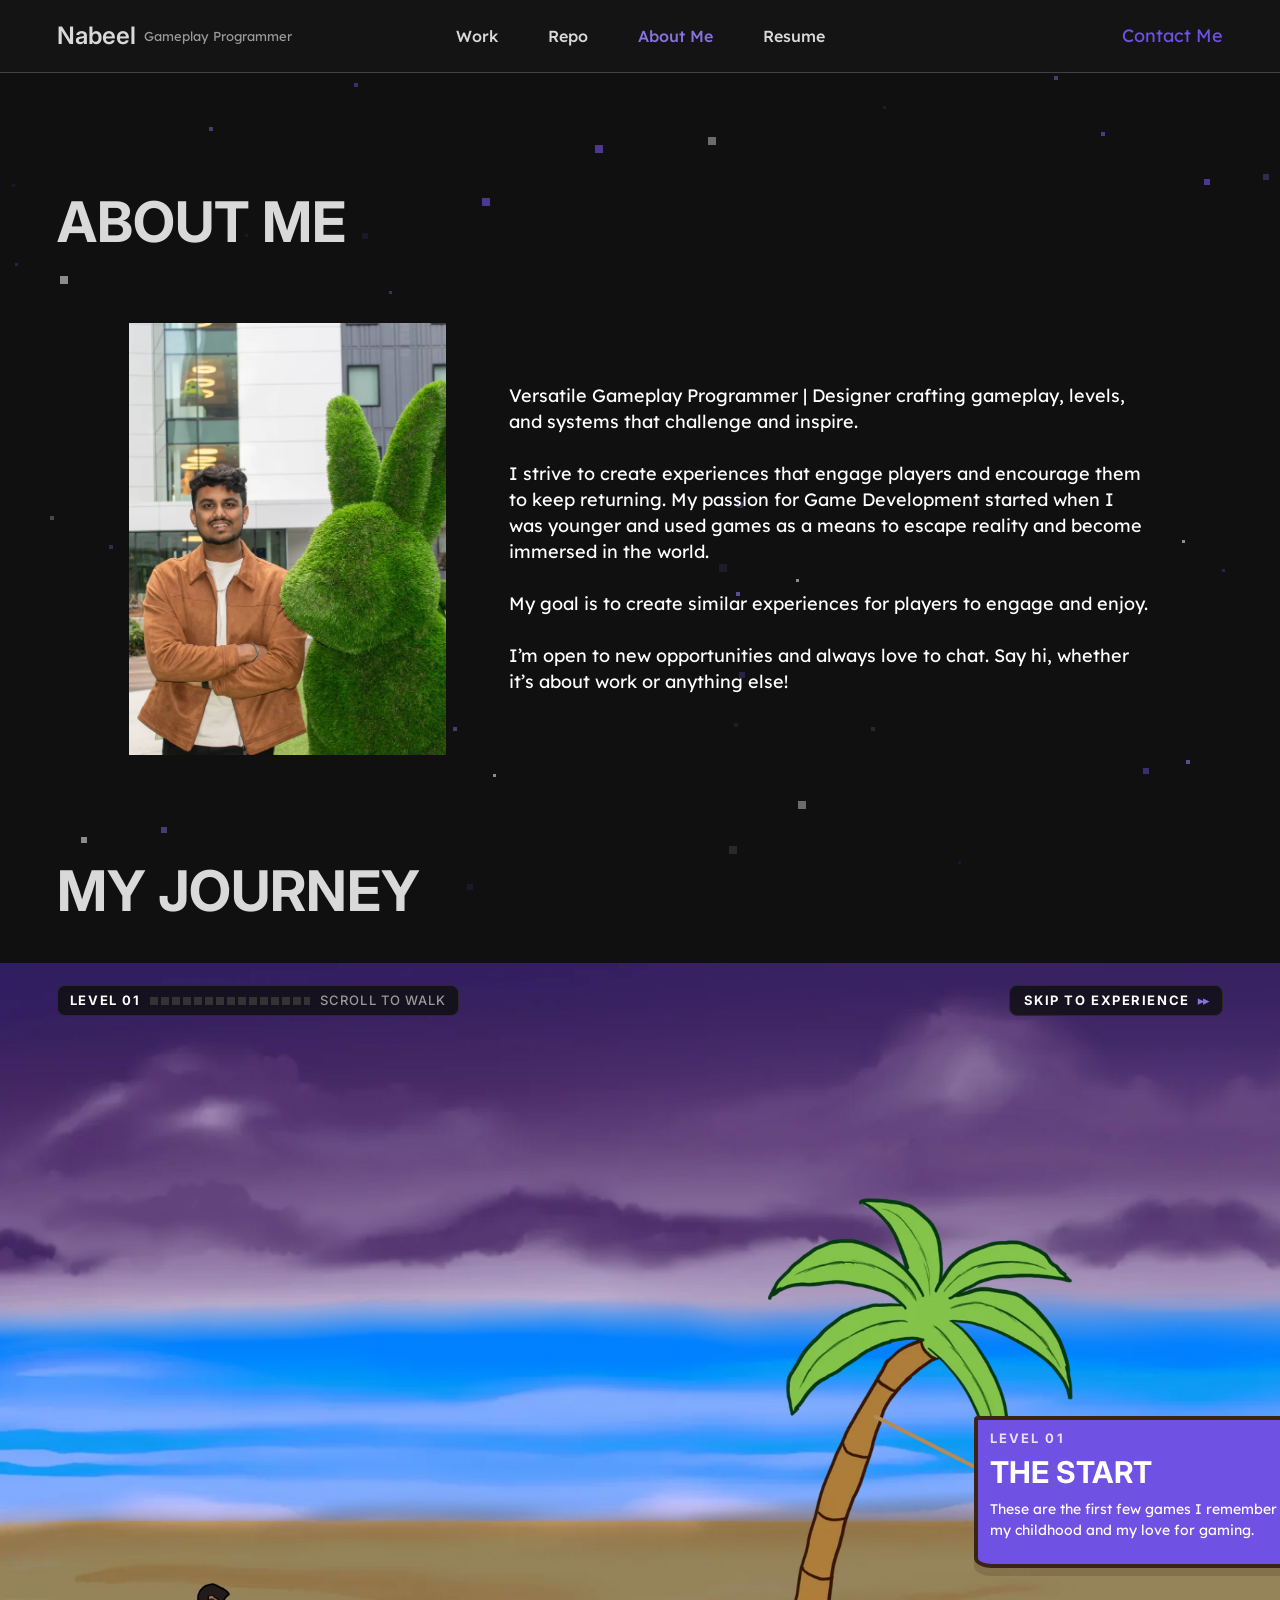
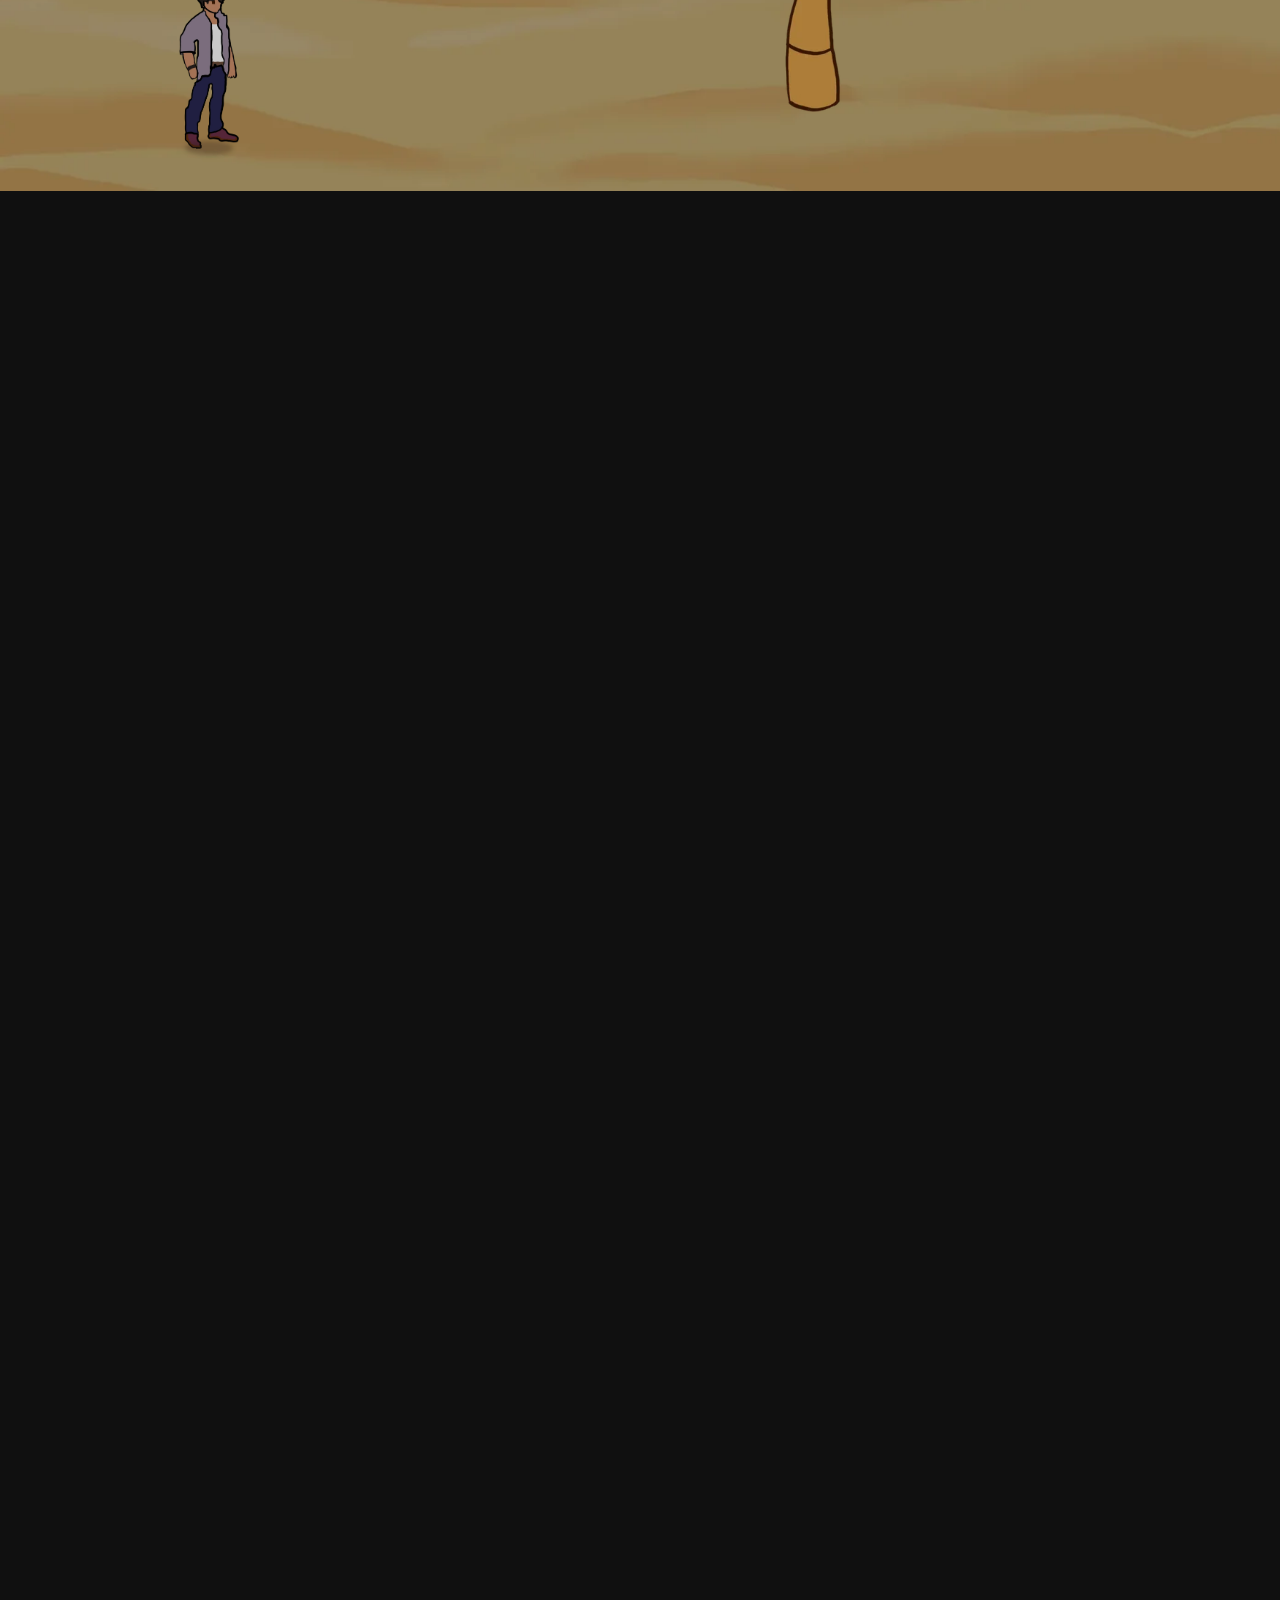
==== commit 08d83d4a: "hosting stuff" ====
--- a/about.html
+++ b/about.html
@@ -6,13 +6,13 @@
   <title>About Me | Nabeel Mohammed</title>
   <meta name="description" content="About Nabeel Mohammed: experience, projects and education.">
   <!-- og: link previews (Discord, iMessage, LinkedIn, X...) and the site icon -->
-  <link rel="canonical" href="https://nabeelmohammed1.github.io/Portfolio/about.html">
+  <link rel="canonical" href="https://www.868nabeel.com/about.html">
   <meta property="og:type" content="website">
   <meta property="og:site_name" content="Nabeel Mohammed">
   <meta property="og:title" content="About Me | Nabeel Mohammed">
   <meta property="og:description" content="About Nabeel Mohammed: experience, projects and education.">
-  <meta property="og:url" content="https://nabeelmohammed1.github.io/Portfolio/about.html">
-  <meta property="og:image" content="https://nabeelmohammed1.github.io/Portfolio/assets/images/og/default.jpg">
+  <meta property="og:url" content="https://www.868nabeel.com/about.html">
+  <meta property="og:image" content="https://www.868nabeel.com/assets/images/og/default.jpg">
   <meta property="og:image:width" content="1200">
   <meta property="og:image:height" content="630">
   <meta property="og:image:alt" content="Nabeel Mohammed logo on purple: Gameplay Programmer | Designer">
@@ -20,6 +20,9 @@
   <link rel="icon" href="favicon.ico" sizes="any">
   <link rel="icon" type="image/png" sizes="32x32" href="assets/images/favicon-32.png">
   <link rel="apple-touch-icon" href="assets/images/apple-touch-icon.png">
+  <!-- Vercel Web Analytics (only reports when the site is hosted on Vercel with Analytics turned on) -->
+  <script>window.va = window.va || function () { (window.vaq = window.vaq || []).push(arguments); };</script>
+  <script defer src="/_vercel/insights/script.js"></script>
   <!-- /og -->
   <meta name="theme-color" content="#6f51e4">
   <script>
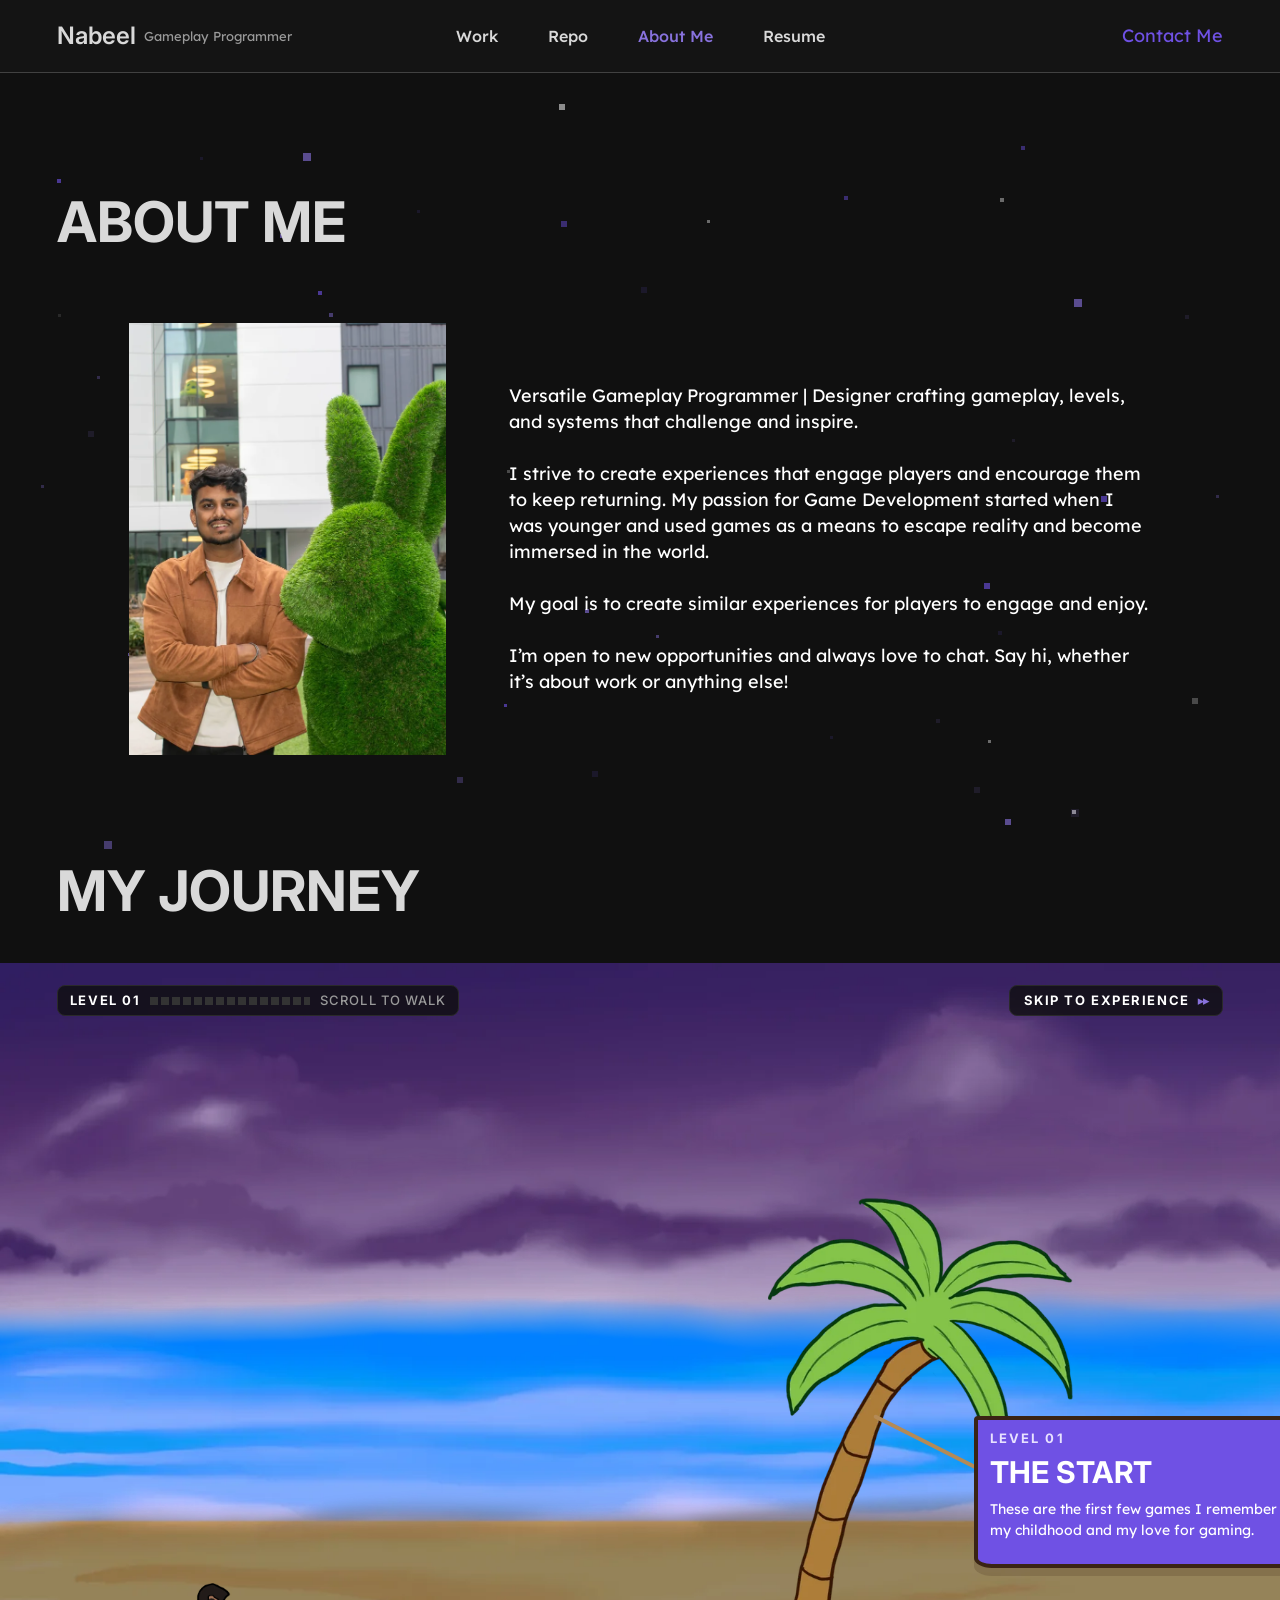
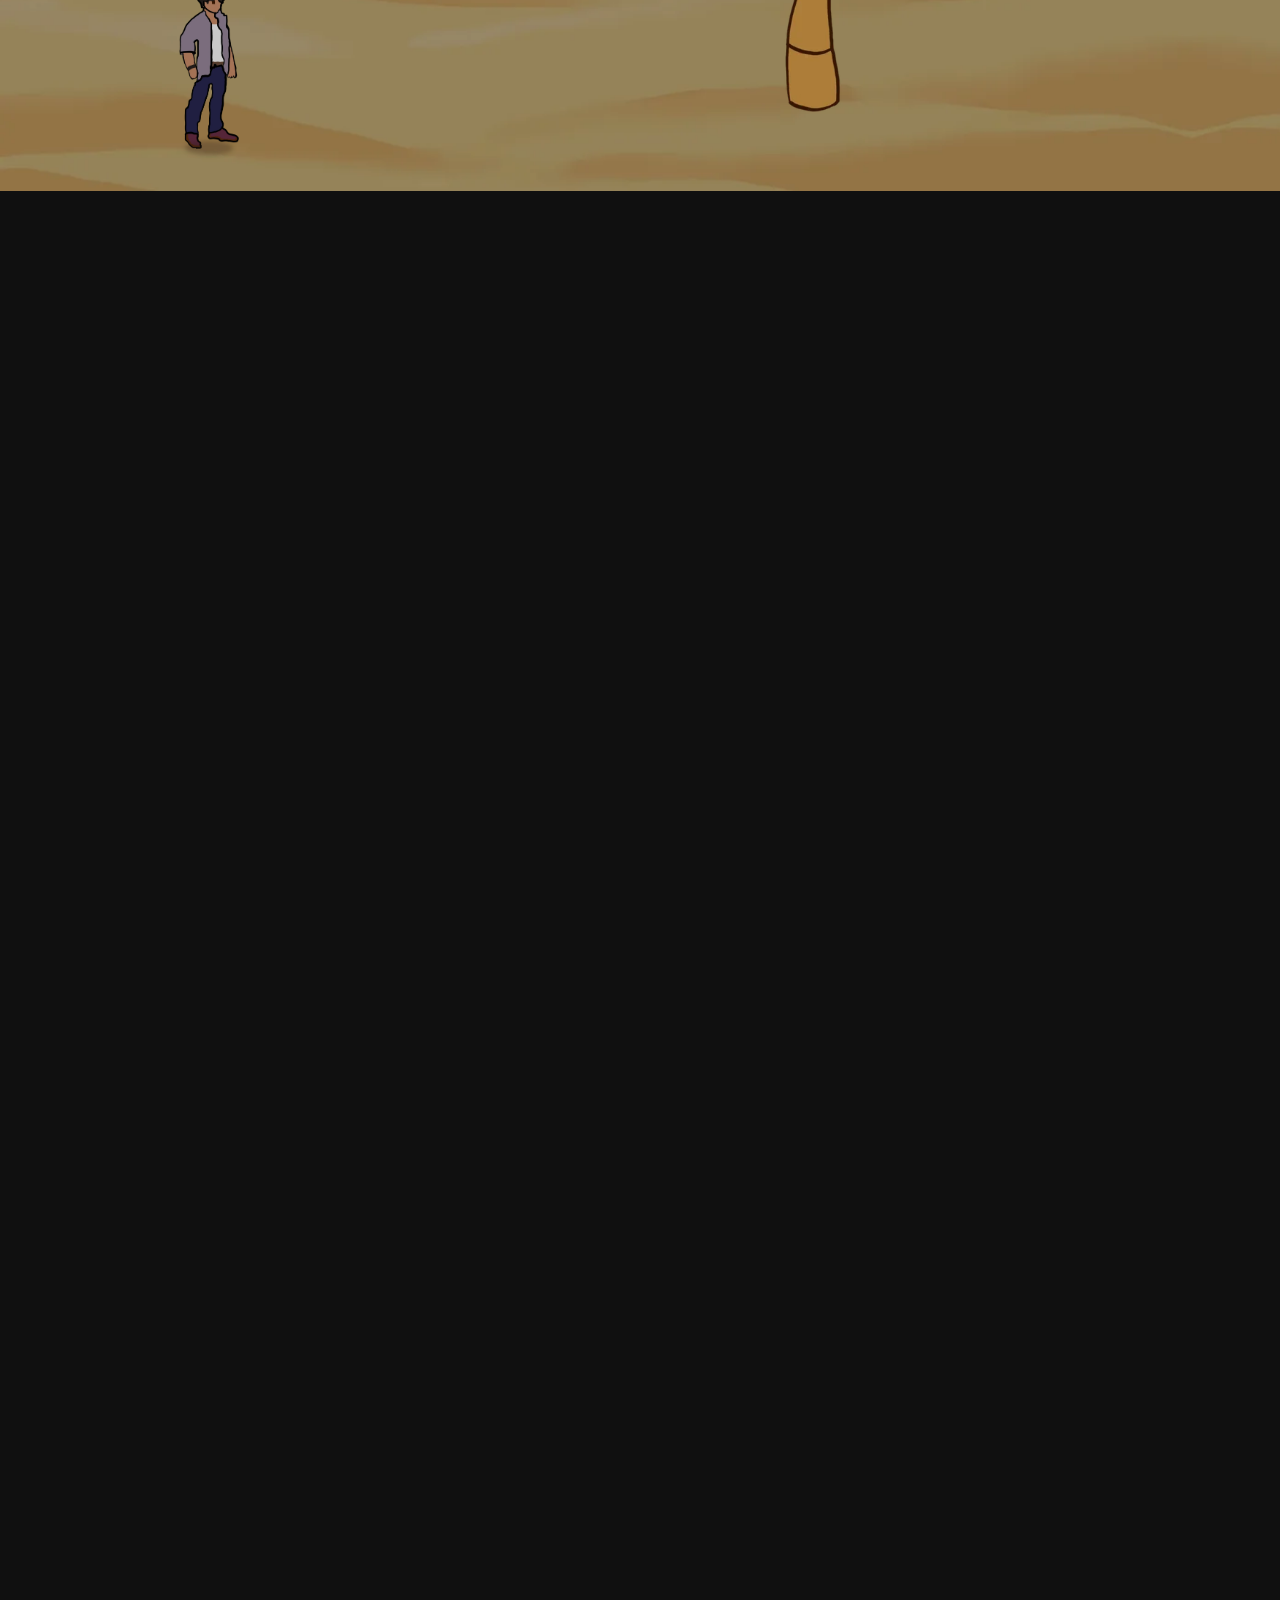
==== commit 01b90767: "easter egg in every page" ====
--- a/about.html
+++ b/about.html
@@ -295,6 +295,6 @@
   </footer>
   <script src="js/site.js?v=8101f10d"></script>
   <script src="js/journey.js?v=d64d7898"></script>
-  <script src="js/easter-egg.js?v=f70d1e2e"></script>
+  <script src="js/easter-egg.js?v=4bcacb33"></script>
 </body>
 </html>
